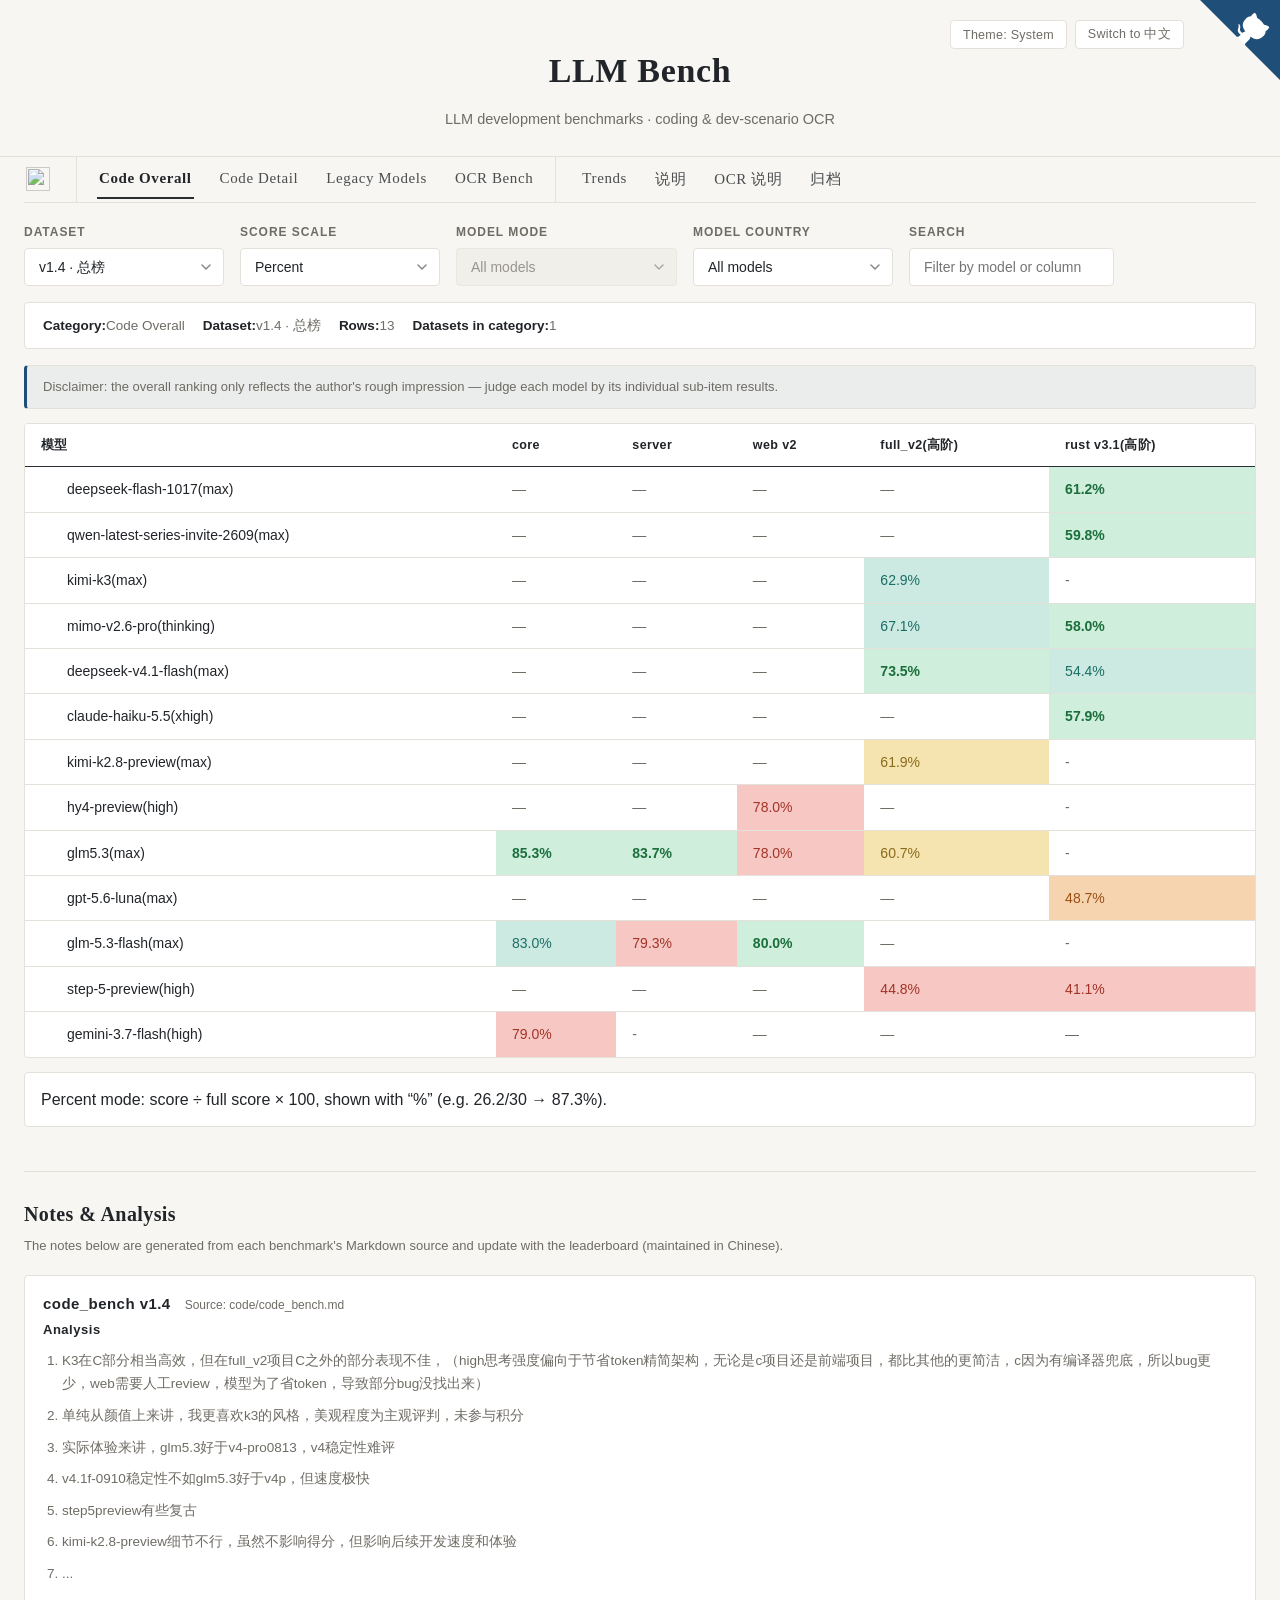
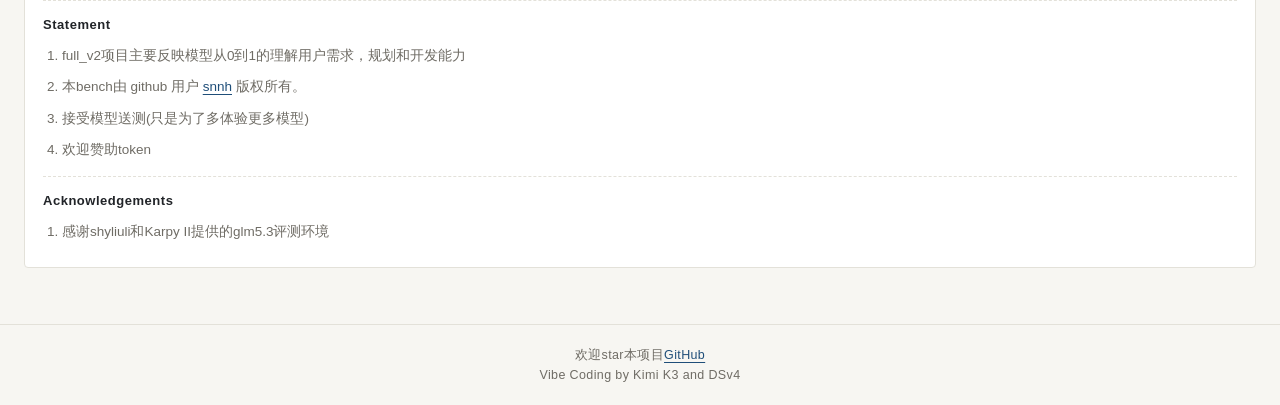
==== docs/index.html @ 3d4bdcfa "code_bench: rust v3.1 token column switches to output tokens - rust v3.1 榜单 token 列由「token(不算缓存)」改为「" ====
<!DOCTYPE html>
<html lang="zh-CN">
  <head>
    <meta charset="utf-8" />
    <meta name="viewport" content="width=device-width, initial-scale=1" />
    <title>LLM Bench｜榜单查询</title>
    <meta
      name="description"
      content="LLM Bench 追踪主流大模型在编程复刻（code_bench）与开发场景 OCR（OCR Bench）上的评测成绩，提供交互榜单、成本与 token 对比。"
    />
    <meta name="robots" content="index, follow, max-image-preview:large, max-snippet:-1, max-video-preview:-1" />
    <link rel="canonical" href="https://snnh.github.io/code_bench/" />

    <meta property="og:type" content="website" />
    <meta property="og:site_name" content="LLM Bench" />
    <meta property="og:locale" content="zh_CN" />
    <meta property="og:locale:alternate" content="en_US" />
    <meta property="og:url" content="https://snnh.github.io/code_bench/" />
    <meta property="og:title" content="LLM Bench｜榜单查询" />
    <meta
      property="og:description"
      content="LLM Bench 大模型开发能力评测：编程复刻与开发场景 OCR 榜单、成本与 token 对比。"
    />

    <meta name="twitter:card" content="summary" />
    <meta name="twitter:title" content="LLM Bench｜榜单查询" />
    <meta
      name="twitter:description"
      content="LLM Bench 大模型开发能力评测：编程复刻与开发场景 OCR 榜单、成本与 token 对比。"
    />

    <link rel="icon" type="image/png" sizes="64x64" href="assets/favicon.png" />
    <link rel="stylesheet" href="assets/styles.css?v=20260910-upstream-sync" />
    <script type="application/ld+json">
      {
        "@context": "https://schema.org",
        "@graph": [
          {
            "@type": "WebSite",
            "@id": "https://snnh.github.io/code_bench/#website",
            "url": "https://snnh.github.io/code_bench/",
            "name": "LLM Bench",
            "alternateName": "code_bench",
            "description": "大模型开发能力评测榜单：编程复刻（code_bench）与开发场景 OCR（OCR Bench）。",
            "inLanguage": ["zh-CN", "en-US"]
          },
          {
            "@type": "Dataset",
            "@id": "https://snnh.github.io/code_bench/#dataset",
            "url": "https://snnh.github.io/code_bench/",
            "name": "LLM Bench 评测数据",
            "alternateName": "LLM Bench Benchmark Data",
            "description": "主流大语言模型在编程复刻与开发场景 OCR 上的评测成绩、成本与 token 数据。",
            "isAccessibleForFree": true,
            "creator": {
              "@type": "Person",
              "name": "snnh",
              "url": "https://github.com/snnh"
            },
            "distribution": {
              "@type": "DataDownload",
              "encodingFormat": "application/json",
              "contentUrl": "https://raw.githubusercontent.com/snnh/code_bench/main/docs/data/datasets.json"
            }
          }
        ]
      }
    </script>
  </head>
  <body>
    <header class="page-header">
      <div class="header-actions">
        <button id="themeToggle" type="button" class="header-action-button" aria-label=""></button>
        <button id="languageToggle" type="button" class="header-action-button" aria-label=""></button>
      </div>
      <a
        class="github-corner"
        href="https://github.com/snnh/code_bench/"
        target="_blank"
        rel="noopener noreferrer"
        aria-label="View source on GitHub"
      >
        <svg viewBox="0 0 250 250" aria-hidden="true">
          <path class="github-corner-bg" d="M0,0 L115,115 L130,115 L142,142 L250,250 L250,0 Z" />
          <path
            class="octo-arm"
            d="M128.3,109 C113.8,99.7 119,89.6 119,89.6 C122,82.7 120.5,78.6 120.5,78.6 C119.2,72 123.4,76.3 123.4,76.3 C127.3,80.9 125.5,87.3 125.5,87.3 C122.9,97.6 130.6,101.9 134.4,103.2"
          />
          <path
            class="octo-body"
            d="M115,115 C114.9,115.1 118.7,116.5 119.8,115.4 L133.7,101.6 C136.9,99.2 139.9,98.4 142.2,98.6 C133.8,88 127.5,74.4 143.8,58 C148.5,53.4 154,51.2 159.7,51 C160.3,49.4 163.2,43.6 171.4,40.1 C171.4,40.1 176.1,42.5 178.8,56.2 C183.1,58.6 187.2,61.8 190.9,65.4 C194.5,69 197.7,73.2 200.1,77.6 C213.8,80.2 216.3,84.9 216.3,84.9 C212.7,93.1 206.9,96 205.4,96.6 C205.1,102.4 203,107.8 198.3,112.5 C181.9,128.9 168.3,122.5 157.7,114.1 C157.9,116.9 156.7,120.9 152.7,124.9 L141,136.5 C139.8,137.7 141.6,141.9 141.8,141.8 Z"
          />
        </svg>
      </a>
      <h1 id="pageTitle">LLM Bench</h1>
      <p class="subtitle" id="pageSubtitle">大模型开发能力评测 · 编程复刻与开发场景 OCR</p>
    </header>
    <script src="https://cdn.jsdelivr.net/npm/chart.js@4.4.1/dist/chart.umd.min.js"></script>
    <main>
      <nav class="view-tabs" id="viewTabs" aria-label="">
        <button id="viewTabBoard" type="button" class="view-tab view-tab--icon" aria-label="榜单" title="榜单">
          <img class="view-tab-icon" src="assets/favicon.png" alt="" />
        </button>
        <div class="view-tabs-categories" id="viewTabsCategories" role="group" aria-label=""></div>
        <button id="viewTabTrends" type="button" class="view-tab"></button>
        <a class="view-tab" href="bench.html">说明</a>
        <a class="view-tab" href="ocr_bench.html">OCR 说明</a>
        <a class="view-tab" href="archive.html">归档</a>
      </nav>

      <div id="boardView">
        <section class="controls">
          <div class="control">
            <label for="datasetSelect" id="datasetLabel">数据集</label>
            <select id="datasetSelect" aria-label="" disabled></select>
          </div>
          <div class="control" id="scoreScaleControl" hidden>
            <label for="scoreScaleSelect" id="scoreScaleLabel">分数显示</label>
            <select id="scoreScaleSelect" aria-label="" disabled></select>
          </div>
          <div class="control">
            <label for="inferenceFilter" id="inferenceLabel">模型模式</label>
            <select id="inferenceFilter" aria-label="" disabled></select>
          </div>
          <div class="control">
            <label for="countryFilter" id="countryLabel">模型国家</label>
            <select id="countryFilter" aria-label="" disabled></select>
          </div>
          <div class="control search-control">
            <label for="searchInput" id="searchLabel">搜索</label>
            <input id="searchInput" type="search" placeholder="" aria-label="" disabled />
          </div>
        </section>

        <section class="dataset-meta" id="datasetMeta"></section>

        <section class="table-disclaimer" id="tableDisclaimer" hidden></section>

        <section class="table-wrapper">
          <div id="tableStickyScope" class="table-sticky-scope">
            <div id="tableContainer" class="table-container">
              <div class="placeholder" role="status">请选择数据集开始浏览。</div>
            </div>
          </div>
          <section class="table-note" id="tableNote" hidden></section>
        </section>

        <section class="chart-section" id="chartSection" style="display: none;">
          <div class="chart-controls">
            <div class="control">
              <label for="yAxisSelect" id="yAxisLabel">纵轴指标</label>
              <select id="yAxisSelect" aria-label="">
                <option value="cost">测试成本</option>
                <option value="time">平均耗时</option>
                <option value="token">Token 效率</option>
              </select>
            </div>
          </div>
          <div class="chart-container">
            <canvas id="benchmarkChart"></canvas>
          </div>
          <p class="chart-caption" id="chartCaption"></p>
        </section>
      </div>

      <section class="trends-section" id="trendsSection" hidden>
        <div class="trends-toolbar">
          <div class="control">
            <label for="trendsCategorySelect" id="trendsCategoryLabel"></label>
            <select id="trendsCategorySelect" aria-label=""></select>
          </div>
          <div class="control">
            <label for="trendsModeSelect" id="trendsModeLabel"></label>
            <select id="trendsModeSelect" aria-label=""></select>
          </div>
        </div>
        <div class="chip-picker" id="modelPicker" role="group" aria-label=""></div>
        <div class="trends-chart-container">
          <canvas id="trendsChart"></canvas>
        </div>
        <p class="chart-caption" id="trendsCaption"></p>
        <p class="trends-note" id="trendsNote"></p>
      </section>

      <section class="site-notes" id="siteNotes" hidden></section>
    </main>
    <footer class="page-footer">
      <middle>欢迎star本项目<a href="https://github.com/snnh/code_bench">GitHub</a><br>Vibe Coding by Kimi K3 and DSv4</middle>
    </footer>

    <script src="assets/app.js?v=20261017-output-token" type="module"></script>
  </body>
</html>
---- docs/assets/styles.css ----
/* ---------------------------------------------------------------------------
 * LLM Benchmark Dashboard — Academic theme
 * 纸感底色、衬线标题、细线边框、booktabs 式表格。
 * 注意：本文件中的类名与 CSS 变量是 app.js 的接口，改名需同步修改 JS。
 * ------------------------------------------------------------------------- */

:root {
  color-scheme: light;
  --font-family-base: "Inter", "PingFang SC", "Hiragino Sans GB", "Source Han Sans SC", "Microsoft YaHei", "Helvetica Neue", Arial, sans-serif;
  --font-family-serif: "Noto Serif SC", "Source Han Serif SC", "Songti SC", STSong, SimSun, Georgia, "Times New Roman", serif;
  --font-family-mono: "SF Mono", "JetBrains Mono", Menlo, Consolas, "Liberation Mono", monospace;

  --color-bg: #f7f6f2;
  --color-panel: #ffffff;
  --color-border: #e3e1d9;
  --color-rule: #2a2d33;
  --color-accent: #1f4e79;
  --color-accent-hover: #163a5c;
  --color-accent-soft: rgba(31, 78, 121, 0.055);
  --color-text: #212428;
  --color-muted: #6f6c65;
  --color-disabled-bg: #efede7;
  --color-table-head: #ffffff;
  --color-row-even: #ffffff;
  --color-row-hover: rgba(31, 78, 121, 0.1);
  --color-row-hover-solid: #e8edf4;
  --color-badge-bg: transparent;
  --color-button-focus: rgba(31, 78, 121, 0.16);
  --color-control-focus: rgba(31, 78, 121, 0.14);
  --color-chart-think-bg: rgba(158, 59, 50, 0.62);
  --color-chart-think-border: rgba(158, 59, 50, 1);
  --color-chart-default-bg: rgba(31, 78, 121, 0.58);
  --color-chart-default-border: rgba(31, 78, 121, 1);
  --color-chart-quadrant-sweet: rgba(58, 107, 79, 0.055);
  --color-chart-quadrant-second: rgba(34, 197, 94, 0.14);
  --color-chart-median-line: rgba(111, 108, 101, 0.75);
  --color-chart-quadrant-label: rgba(111, 108, 101, 0.9);

  --mobile-card-code-bg: var(--color-panel);
  --mobile-card-logic-bg: var(--color-panel);
  --mobile-card-vision-bg: var(--color-panel);
  --color-card-metric-bg: #f7f5f0;
  --color-card-metric-primary-bg: #f2efe7;
  --color-card-metric-primary-border: #d8d4c6;
  --color-card-row-bg: #f8f7f3;
  --color-card-row-hero-bg: #f2efe7;
  --color-card-row-hero-border: #d5d0c2;
  --color-card-row-secondary-bg: #f8f7f3;
  --color-card-row-secondary-border: #e0ddd2;
  --color-card-row-secondary-label: #8a877d;
  --color-card-row-secondary-value: #3d4148;
  --color-card-row-placeholder-border: #d8d5ca;
  --color-card-row-placeholder-bg: rgba(111, 108, 101, 0.06);

  --color-family-dot: #d97c2b;

  --shadow-soft: 0 1px 2px rgba(28, 25, 18, 0.04);
  --radius: 4px;
}

:root[data-theme="dark"] {
  color-scheme: dark;
  --color-bg: #171613;
  --color-panel: #201f1b;
  --color-border: #3a382f;
  --color-rule: #d8d5ca;
  --color-accent: #93b8dc;
  --color-accent-hover: #b4cee8;
  --color-accent-soft: rgba(147, 184, 220, 0.08);
  --color-text: #e7e5de;
  --color-muted: #a09c90;
  --color-disabled-bg: #2a2924;
  --color-table-head: #201f1b;
  --color-row-even: #201f1b;
  --color-row-hover: rgba(147, 184, 220, 0.14);
  --color-row-hover-solid: #333a42;
  --color-badge-bg: transparent;
  --color-button-focus: rgba(147, 184, 220, 0.22);
  --color-control-focus: rgba(147, 184, 220, 0.18);
  --color-chart-think-bg: rgba(216, 120, 105, 0.72);
  --color-chart-think-border: rgba(216, 120, 105, 1);
  --color-chart-default-bg: rgba(147, 184, 220, 0.66);
  --color-chart-default-border: rgba(147, 184, 220, 1);
  --color-chart-quadrant-sweet: rgba(143, 191, 159, 0.07);
  --color-chart-quadrant-second: rgba(74, 222, 128, 0.12);
  --color-chart-median-line: rgba(160, 156, 144, 0.8);
  --color-chart-quadrant-label: rgba(160, 156, 144, 0.95);

  --mobile-card-code-bg: var(--color-panel);
  --mobile-card-logic-bg: var(--color-panel);
  --mobile-card-vision-bg: var(--color-panel);
  --color-card-metric-bg: #26251f;
  --color-card-metric-primary-bg: #2b2921;
  --color-card-metric-primary-border: #4a473c;
  --color-card-row-bg: #26251f;
  --color-card-row-hero-bg: #2b2921;
  --color-card-row-hero-border: #4a473c;
  --color-card-row-secondary-bg: #26251f;
  --color-card-row-secondary-border: #403e35;
  --color-card-row-secondary-label: #8f8b7f;
  --color-card-row-secondary-value: #d3d0c5;
  --color-card-row-placeholder-border: #403e35;
  --color-card-row-placeholder-bg: rgba(160, 156, 144, 0.08);

  --color-family-dot: #e89a52;

  --shadow-soft: 0 1px 2px rgba(0, 0, 0, 0.3);
}

:root[data-theme="light"] {
  color-scheme: light;
}

@media (prefers-color-scheme: dark) {
  :root:not([data-theme]) {
    color-scheme: dark;
    --color-bg: #171613;
    --color-panel: #201f1b;
    --color-border: #3a382f;
    --color-rule: #d8d5ca;
    --color-accent: #93b8dc;
    --color-accent-hover: #b4cee8;
    --color-accent-soft: rgba(147, 184, 220, 0.08);
    --color-text: #e7e5de;
    --color-muted: #a09c90;
    --color-disabled-bg: #2a2924;
    --color-table-head: #201f1b;
    --color-row-even: #201f1b;
    --color-row-hover: rgba(147, 184, 220, 0.14);
    --color-row-hover-solid: #333a42;
    --color-badge-bg: transparent;
    --color-button-focus: rgba(147, 184, 220, 0.22);
    --color-control-focus: rgba(147, 184, 220, 0.18);
    --color-chart-think-bg: rgba(216, 120, 105, 0.72);
    --color-chart-think-border: rgba(216, 120, 105, 1);
    --color-chart-default-bg: rgba(147, 184, 220, 0.66);
    --color-chart-default-border: rgba(147, 184, 220, 1);
    --color-chart-quadrant-sweet: rgba(143, 191, 159, 0.07);
    --color-chart-quadrant-second: rgba(74, 222, 128, 0.12);
    --color-chart-median-line: rgba(160, 156, 144, 0.8);
    --color-chart-quadrant-label: rgba(160, 156, 144, 0.95);
    --mobile-card-code-bg: var(--color-panel);
    --mobile-card-logic-bg: var(--color-panel);
    --mobile-card-vision-bg: var(--color-panel);
    --color-card-metric-bg: #26251f;
    --color-card-metric-primary-bg: #2b2921;
    --color-card-metric-primary-border: #4a473c;
    --color-card-row-bg: #26251f;
    --color-card-row-hero-bg: #2b2921;
    --color-card-row-hero-border: #4a473c;
    --color-card-row-secondary-bg: #26251f;
    --color-card-row-secondary-border: #403e35;
    --color-card-row-secondary-label: #8f8b7f;
    --color-card-row-secondary-value: #d3d0c5;
    --color-card-row-placeholder-border: #403e35;
    --color-card-row-placeholder-bg: rgba(160, 156, 144, 0.08);
    --color-family-dot: #e89a52;
    --shadow-soft: 0 1px 2px rgba(0, 0, 0, 0.3);
  }
}

*,
*::before,
*::after {
  box-sizing: border-box;
}

html,
body {
  margin: 0;
  padding: 0;
  font-family: var(--font-family-base);
  background-color: var(--color-bg);
  color: var(--color-text);
  min-height: 100%;
}

body {
  line-height: 1.6;
  -webkit-font-smoothing: antialiased;
  text-rendering: optimizeLegibility;
}

::selection {
  background: rgba(31, 78, 121, 0.16);
}

:root[data-theme="dark"] ::selection {
  background: rgba(147, 184, 220, 0.3);
}

a {
  color: var(--color-accent);
  text-underline-offset: 3px;
}

a:hover {
  color: var(--color-accent-hover);
}

/* ---------------- 页眉（刊头） ---------------- */

.page-header {
  padding: 44px 24px 24px;
  text-align: center;
  position: relative;
  border-bottom: 1px solid var(--color-border);
}

.page-header h1 {
  margin: 0;
  font-family: var(--font-family-serif);
  font-size: clamp(26px, 3vw, 34px);
  font-weight: 600;
  letter-spacing: 0.02em;
}

.subtitle {
  margin: 10px auto 0;
  max-width: 640px;
  color: var(--color-muted);
  font-size: 14.5px;
}

.header-actions {
  position: absolute;
  top: 20px;
  right: 96px;
  display: flex;
  gap: 8px;
}

.header-action-button {
  display: inline-flex;
  align-items: center;
  justify-content: center;
  padding: 5px 12px;
  border: 1px solid var(--color-border);
  border-radius: var(--radius);
  background-color: var(--color-panel);
  color: var(--color-muted);
  font-size: 12.5px;
  font-weight: 500;
  letter-spacing: 0.02em;
  cursor: pointer;
  transition: border-color 0.15s ease, color 0.15s ease, background-color 0.15s ease;
}

.header-action-button:hover {
  border-color: var(--color-accent);
  color: var(--color-accent);
}

.header-action-button:focus {
  outline: none;
  border-color: var(--color-accent);
  box-shadow: 0 0 0 3px var(--color-button-focus);
}

.github-corner {
  position: absolute;
  z-index: 2;
  top: 0;
  right: 0;
  width: 80px;
  height: 80px;
  color: var(--color-panel);
  line-height: 0;
}

.github-corner svg {
  width: 100%;
  height: 100%;
}

.github-corner-bg {
  fill: var(--color-accent);
  transition: fill 0.15s ease;
}

.octo-arm,
.octo-body {
  fill: currentColor;
}

.octo-arm {
  transform-origin: 130px 106px;
}

.github-corner:hover .github-corner-bg {
  fill: var(--color-accent-hover);
}

.github-corner:hover {
  color: var(--color-panel);
}

.github-corner:hover .octo-arm {
  animation: octocat-wave 560ms ease-in-out;
}

.github-corner:focus-visible {
  outline: 3px solid var(--color-text);
  outline-offset: -4px;
}

@keyframes octocat-wave {
  0%,
  100% {
    transform: rotate(0);
  }
  20%,
  60% {
    transform: rotate(-25deg);
  }
  40%,
  80% {
    transform: rotate(10deg);
  }
}

main {
  padding: 0 24px 56px;
  max-width: 1350px;
  margin: 0 auto;
}

/* ---------------- 视图切换（榜单 / 趋势） ---------------- */

.view-tabs {
  display: flex;
  gap: 28px;
  border-bottom: 1px solid var(--color-border);
  margin-bottom: 20px;
}

.view-tab {
  appearance: none;
  background: none;
  border: none;
  border-bottom: 2px solid transparent;
  margin-bottom: -1px;
  padding: 10px 2px;
  font-family: var(--font-family-serif);
  font-size: 15px;
  letter-spacing: 0.04em;
  color: var(--color-text);
  opacity: 0.8;
  cursor: pointer;
  transition: color 0.15s ease, border-color 0.15s ease, opacity 0.15s ease;
}

.view-tab:hover {
  color: var(--color-text);
  opacity: 1;
}

.view-tab:focus-visible {
  outline: 2px solid var(--color-accent);
  outline-offset: 2px;
}

.view-tab.active {
  color: var(--color-text);
  opacity: 1;
  border-bottom-color: var(--color-rule);
  font-weight: 600;
}

.view-tab--icon {
  padding: 7px 2px;
}

.view-tab-icon {
  display: block;
  width: 24px;
  height: 24px;
  object-fit: contain;
}

a.view-tab {
  text-decoration: none;
}

/* ---------------- 控件 ---------------- */

.controls {
  display: flex;
  flex-wrap: wrap;
  gap: 16px;
  margin-bottom: 16px;
}

.control {
  display: flex;
  flex-direction: column;
  gap: 6px;
  min-width: 200px;
}

.control label {
  font-size: 12px;
  font-weight: 600;
  letter-spacing: 0.08em;
  text-transform: uppercase;
  color: var(--color-muted);
}

.control select,
.control input[type="search"] {
  height: 38px;
  padding: 0 14px;
  border: 1px solid var(--color-border);
  border-radius: var(--radius);
  background-color: var(--color-panel);
  color: var(--color-text);
  font-size: 14px;
  font-family: inherit;
  transition: border-color 0.15s ease, box-shadow 0.15s ease;
}

.control select {
  appearance: none;
  padding-right: 34px;
  background-image: url("data:image/svg+xml;charset=utf-8,%3Csvg xmlns='http://www.w3.org/2000/svg' width='10' height='6' viewBox='0 0 10 6'%3E%3Cpath d='M1 1l4 4 4-4' fill='none' stroke='%23888' stroke-width='1.5' stroke-linecap='round' stroke-linejoin='round'/%3E%3C/svg%3E");
  background-repeat: no-repeat;
  background-position: right 12px center;
  cursor: pointer;
}

.control select:hover,
.control input[type="search"]:hover {
  border-color: var(--color-muted);
}

.control select:focus,
.control input[type="search"]:focus {
  outline: none;
  border-color: var(--color-accent);
  box-shadow: 0 0 0 3px var(--color-control-focus);
}

.control select:disabled,
.control input[type="search"]:disabled {
  background-color: var(--color-disabled-bg);
  color: var(--color-muted);
  cursor: not-allowed;
}

/* ---------------- 视图标签栏中的类别（与榜单/趋势同级） ---------------- */

.view-tabs {
  gap: 0 24px;
}

.view-tabs-categories {
  display: flex;
  align-items: center;
  gap: 24px;
  padding: 0 20px;
  border-left: 1px solid var(--color-border);
  border-right: 1px solid var(--color-border);
}

.category-item {
  appearance: none;
  background: none;
  border: none;
  border-bottom: 2px solid transparent;
  margin-bottom: -1px;
  padding: 10px 2px;
  font-family: var(--font-family-serif);
  font-size: 15px;
  letter-spacing: 0.04em;
  color: var(--color-text);
  opacity: 0.8;
  cursor: pointer;
  transition: color 0.15s ease, border-color 0.15s ease, opacity 0.15s ease;
}

.category-item:hover {
  color: var(--color-text);
  opacity: 1;
}

.category-item:focus-visible {
  outline: 2px solid var(--color-accent);
  outline-offset: 2px;
}

.category-item.active {
  color: var(--color-text);
  opacity: 1;
  border-bottom-color: var(--color-rule);
  font-weight: 600;
}

/* ---------------- 数据集信息条 ---------------- */

.dataset-meta {
  margin-bottom: 16px;
  padding: 12px 18px;
  background: var(--color-panel);
  border: 1px solid var(--color-border);
  border-radius: var(--radius);
  font-size: 13.5px;
  display: none;
}

.dataset-meta.active {
  display: flex;
  flex-wrap: wrap;
  align-items: center;
}

.dataset-meta strong {
  font-weight: 600;
  color: var(--color-text);
}

.dataset-meta span {
  margin-right: 18px;
  color: var(--color-muted);
}

/* ---------------- 表格（booktabs 风格） ---------------- */

/* 总榜矩阵（模型 × 子项，按得分着色） */
.matrix-table {
  width: 100%;
  border-collapse: collapse;
  font-variant-numeric: tabular-nums;
}

.matrix-table th,
.matrix-table td {
  padding: 9px 14px;
  border-bottom: 1px solid var(--color-border);
  text-align: center;
  white-space: nowrap;
  font-size: 14px;
}

.matrix-table thead th {
  position: sticky;
  top: 0;
  z-index: 2;
  background: var(--color-table-head);
  font-weight: 600;
  letter-spacing: 0.03em;
  border-bottom: 1.5px solid var(--color-rule);
  cursor: pointer;
  user-select: none;
}
.matrix-table thead th:hover {
  background: var(--color-accent-soft);
}
.matrix-table thead th.sorted {
  font-weight: 700;
}

.matrix-table td.matrix-model-cell {
  text-align: left;
  min-width: 150px;
  white-space: normal;
  overflow-wrap: anywhere;
}

.matrix-table .matrix-model-inner {
  display: flex;
  align-items: center;
  gap: 8px;
}

.matrix-table .matrix-model-inner .model-cell-name {
  overflow-wrap: anywhere;
}

.matrix-table td.matrix-cell--empty {
  color: var(--color-muted);
}

/* 得分着色：越高越绿 -> 越低越红 */
.matrix-table td.m-band-high {
  background: #cfeedc;
  color: #1c6f3d;
  font-weight: 600;
}
.matrix-table td.m-band-mid {
  background: #cce9e2;
  color: #1a6e65;
}
.matrix-table td.m-band-lowmid {
  background: #f6e4b0;
  color: #8a6a1a;
}
.matrix-table td.m-band-low {
  background: #f7d4b0;
  color: #9a4f15;
}
.matrix-table td.m-band-critical {
  background: #f7c7c3;
  color: #a23428;
}

/* 语义标记：测试中=蓝，未测试=黑（优先级高于数值着色） */
.matrix-table td.m-band-testing,
.matrix-mobile-chip.m-band-testing {
  background: #dbe8ff;
  color: #1a56c4;
}
.matrix-table td.m-band-untested,
.matrix-mobile-chip.m-band-untested {
  background: #eceef0;
  color: #111111;
}

/* 移动端总榜卡片：每个模型一张卡，逐子项着色 */
.matrix-mobile-grid {
  display: grid;
  grid-template-columns: repeat(2, minmax(0, 1fr));
  gap: 8px;
  width: 100%;
}
.matrix-mobile-chip {
  display: flex;
  align-items: center;
  justify-content: space-between;
  gap: 8px;
  padding: 8px 10px;
  border-radius: 10px;
  font-size: 13px;
  color: var(--color-text);
}
.matrix-mobile-chip .matrix-mobile-label {
  color: var(--color-muted);
  white-space: nowrap;
  overflow: hidden;
  text-overflow: ellipsis;
}
.matrix-mobile-chip .matrix-mobile-value {
  font-weight: 600;
  font-variant-numeric: tabular-nums;
  white-space: nowrap;
}
.matrix-mobile-chip.m-band-high { background: #cfeedc; color: #1c6f3d; }
.matrix-mobile-chip.m-band-mid { background: #cce9e2; color: #1a6e65; }
.matrix-mobile-chip.m-band-lowmid { background: #f6e4b0; color: #8a6a1a; }
.matrix-mobile-chip.m-band-low { background: #f7d4b0; color: #9a4f15; }
.matrix-mobile-chip.m-band-critical { background: #f7c7c3; color: #a23428; }
.matrix-mobile-chip.matrix-cell--empty {
  background: transparent;
  color: var(--color-muted);
}


.table-wrapper {
  position: relative;
}

.table-sticky-scope {
  display: grid;
}

.table-sticky-scope > .table-container {
  grid-area: 1 / 1;
}

.table-container {
  background: var(--color-panel);
  border-radius: var(--radius);
  border: 1px solid var(--color-border);
  overflow-x: auto;
  overflow-y: hidden;
  -webkit-overflow-scrolling: touch;
}

.table-container::-webkit-scrollbar {
  height: 8px;
}

.table-container::-webkit-scrollbar-thumb {
  background: var(--color-border);
  border-radius: 4px;
}

.table-container::-webkit-scrollbar-thumb:hover {
  background: var(--color-muted);
}

.table-container table {
  width: 100%;
  border-collapse: collapse;
  font-variant-numeric: tabular-nums;
}

.table-container thead {
  background: var(--color-table-head);
  position: sticky;
  top: 0;
  z-index: 3;
}

.table-container th,
.table-container td {
  padding: 11px 16px;
  border-bottom: 1px solid var(--color-border);
  text-align: left;
  vertical-align: middle;
}

.table-container th {
  font-size: 12.5px;
  font-weight: 600;
  letter-spacing: 0.05em;
  color: var(--color-text);
  border-bottom: 1.5px solid var(--color-rule);
  cursor: pointer;
  user-select: none;
  position: relative;
  white-space: nowrap;
}

.table-container th:hover {
  background-color: var(--color-accent-soft);
}

/* 当前排序列加粗（默认“中位分数”降序） */
.table-container th.sorted {
  font-weight: 700;
}

.table-container td {
  font-size: 14px;
}

.table-container tbody tr:last-child td {
  border-bottom: none;
}

.table-container th .sort-indicator {
  margin-left: 6px;
  font-size: 11px;
  color: var(--color-accent);
}

.table-container tbody tr:nth-child(even) {
  background-color: var(--color-row-even);
}

.table-container tbody tr:hover {
  background-color: var(--color-row-hover);
}

.table-container td.think-model {
  font-weight: 600;
  color: var(--color-accent);
}

/* 家族高亮：hover 某模型时，同家族模型名前点亮橙色圆点。
   圆点绝对定位在单元格左内边距内，不参与布局，避免列宽跳动 */
.table-container .model-cell {
  position: relative;
}

/* 模型 logo（表格 + 移动端卡片共用）：与模型名横向排列。
   固定尺寸槽位保证命中/未命中 logo 的行文字对齐一致，避免加载或缺失时抖动 */
.model-logo-slot {
  display: inline-flex;
  align-items: center;
  justify-content: center;
  flex: 0 0 18px;
  width: 18px;
  height: 18px;
}

.model-logo {
  display: block;
  width: 100%;
  height: 100%;
  border-radius: 4px;
  object-fit: contain;
}

/* 外部 SVG 不会继承页面 currentColor：暗色主题下把单色厂商标记反色，保证可读性 */
:root[data-theme="dark"] .model-logo:is(
  [src$="/anthropic.svg"],
  [src$="/openai.svg"],
  [src$="/glm.svg"],
  [src$="/kimi.svg"],
  [src$="/xai.svg"]
) {
  filter: invert(1);
}

@media (prefers-color-scheme: dark) {
  :root:not([data-theme]) .model-logo:is(
    [src$="/anthropic.svg"],
    [src$="/openai.svg"],
    [src$="/glm.svg"],
    [src$="/kimi.svg"],
    [src$="/xai.svg"]
  ) {
    filter: invert(1);
  }
}

.table-container .model-cell-inner {
  display: inline-flex;
  align-items: center;
  gap: 8px;
}

.table-container .model-cell-name {
  overflow-wrap: break-word;
}

.table-container tbody tr.family-lit .model-cell::before {
  content: "";
  position: absolute;
  left: 4px;
  top: 50%;
  width: 8px;
  height: 8px;
  margin-top: -4px;
  border-radius: 50%;
  background: var(--color-family-dot);
}

/* 成本列：平时与其他格同色；hover 激活对比时，窗口外的数字变灰 */
.table-container tbody.cost-compare-active td.cost-cell {
  color: var(--color-muted);
}

.table-container tbody.cost-compare-active td.cost-cell.cost-baseline {
  color: var(--color-text);
  font-weight: 700;
}

.table-container tbody.cost-compare-active td.cost-cell.cost-above {
  color: var(--color-chart-think-border);
  font-weight: 600;
}

.table-container tbody.cost-compare-active td.cost-cell.cost-below {
  color: var(--color-chart-default-border);
  font-weight: 600;
}

.think-badge {
  display: inline-block;
  margin-left: 8px;
  padding: 1px 7px;
  border: 1px solid var(--color-accent);
  border-radius: 999px;
  background-color: var(--color-badge-bg);
  color: var(--color-accent);
  font-size: 11px;
  font-weight: 500;
  letter-spacing: 0.04em;
  line-height: 1.5;
  vertical-align: 1px;
}

/* ---------------- 移动端卡片 ---------------- */

.table-container.mobile-cards {
  padding: 0;
  border: 0;
  border-radius: 0;
  background: transparent;
  overflow: visible;
}

.mobile-card-list {
  display: grid;
  gap: 10px;
}

.mobile-card {
  border: 1px solid var(--color-border);
  border-radius: 8px;
  background: var(--color-panel);
  padding: 12px 14px 13px;
  box-shadow: var(--shadow-soft);
}

.mobile-card--code {
  background: var(--mobile-card-code-bg);
}

.mobile-card--logic {
  background: var(--mobile-card-logic-bg);
}

.mobile-card--vision {
  background: var(--mobile-card-vision-bg);
}

.mobile-card-header {
  display: flex;
  align-items: flex-start;
  justify-content: space-between;
  gap: 10px;
  margin-bottom: 9px;
}

.mobile-card-title-group {
  display: flex;
  align-items: center;
  gap: 8px;
  min-width: 0;
}

.mobile-card-title-group .model-logo-slot {
  width: 18px;
  height: 18px;
  flex-basis: 18px;
}

.mobile-card-title {
  margin: 0;
  font-family: var(--font-family-serif);
  font-size: 15.5px;
  line-height: 1.3;
  font-weight: 600;
  overflow-wrap: anywhere;
}

.mobile-card-header .think-badge {
  margin-left: 0;
  flex-shrink: 0;
}

.mobile-card-metrics {
  display: grid;
  grid-template-columns: repeat(2, minmax(0, 1fr));
  column-gap: 0;
  row-gap: 8px;
}

.mobile-card-metric {
  min-width: 0;
  border: 0;
  border-left: 1px solid var(--color-border);
  border-radius: 0;
  background: transparent;
  padding: 3px 10px;
}

.mobile-card-metric:nth-child(2n) {
  border-left: 0;
  padding-left: 0;
}

.mobile-card-metric--primary {
  grid-column: 1 / -1;
  border: 0;
  border-bottom: 1px solid var(--color-border);
  background: transparent;
  padding: 0 0 9px;
}

.mobile-card-metric-label {
  display: block;
  font-size: 11px;
  letter-spacing: 0.05em;
  color: var(--color-muted);
}

.mobile-card-metric-value {
  display: block;
  margin-top: 2px;
  font-size: 16px;
  line-height: 1.25;
  font-weight: 600;
  color: var(--color-text);
  font-variant-numeric: tabular-nums;
}

.mobile-card-metric--muted {
  opacity: 0.7;
}

.mobile-card-row {
  display: grid;
  grid-template-columns: repeat(var(--mobile-card-row-columns, 3), minmax(0, 1fr));
  gap: 0;
  margin-top: 0;
  border-top: 1px solid var(--color-border);
}

.mobile-card-row-metric {
  min-width: 0;
  border: 0;
  border-left: 1px solid var(--color-border);
  border-radius: 0;
  background: transparent;
  padding: 8px 10px;
}

.mobile-card-row-metric:first-child {
  border-left: 0;
  padding-left: 0;
}

.mobile-card-row-metric:last-child {
  padding-right: 0;
}

.mobile-card-row-metric-label {
  display: block;
  font-size: 11px;
  line-height: 1.25;
  letter-spacing: 0.04em;
  color: var(--color-muted);
}

.mobile-card-row-metric-value {
  display: block;
  margin-top: 2px;
  font-size: 14px;
  line-height: 1.25;
  color: var(--color-text);
  font-weight: 600;
  font-variant-numeric: tabular-nums;
}

.mobile-card-row--hero .mobile-card-row-metric {
  background: transparent;
  padding-top: 8px;
  padding-bottom: 10px;
}

.mobile-card-row--hero .mobile-card-row-metric-value {
  font-size: 19px;
  line-height: 1.15;
}

.mobile-card-row--secondary .mobile-card-row-metric {
  background: transparent;
}

.mobile-card-row--secondary .mobile-card-row-metric-label,
.mobile-card-row--tertiary .mobile-card-row-metric-label {
  color: var(--color-card-row-secondary-label);
}

.mobile-card-row--secondary .mobile-card-row-metric-value,
.mobile-card-row--tertiary .mobile-card-row-metric-value {
  font-size: 13px;
  color: var(--color-card-row-secondary-value);
}

.mobile-card-row-metric--muted {
  opacity: 0.68;
}

.mobile-card-row-placeholder {
  display: none;
}

/* ---------------- 数据集免责声明（表格上方，如总榜排序说明） ---------------- */

.table-disclaimer {
  margin: 0 0 14px;
  padding: 10px 16px;
  border: 1px solid var(--color-border);
  border-left: 3px solid var(--color-accent);
  border-radius: var(--radius);
  background: var(--color-accent-soft);
  font-size: 13px;
  line-height: 1.7;
  color: var(--color-muted);
}

/* ---------------- 表格底部说明（档位说明） ---------------- */

.table-note {
  margin-top: 14px;
  padding: 14px 16px;
  border: 1px solid var(--color-border);
  border-radius: var(--radius);
  background: var(--color-panel);
}

.table-note h3 {
  margin: 0 0 8px;
  font-size: 13px;
  font-weight: 700;
  letter-spacing: 0.04em;
  color: var(--color-text);
}

.table-note h3:not(:first-child) {
  margin-top: 18px;
}

.table-note li {
  display: flex;
  align-items: flex-start;
  gap: 8px;
  margin: 6px 0;
  font-size: 13px;
  line-height: 1.7;
  color: var(--color-muted);
}

.table-note p {
  margin: 8px 0 0;
  font-size: 13px;
  line-height: 1.8;
  color: var(--color-muted);
}

.mobile-card-note {
  margin: 10px 2px 0;
  font-size: 12px;
  line-height: 1.4;
  color: var(--color-muted);
}

.mobile-card-details {
  margin-top: 12px;
  padding-top: 10px;
  border-top: 1px dashed var(--color-border);
}

.mobile-card-details summary {
  cursor: pointer;
  font-size: 13px;
  color: var(--color-accent);
  font-weight: 500;
}

.mobile-card-detail-list {
  margin-top: 8px;
  display: grid;
  gap: 6px;
}

.mobile-card-detail-row {
  display: grid;
  grid-template-columns: 110px 1fr;
  gap: 8px;
  align-items: start;
}

.mobile-card-detail-label {
  font-size: 12px;
  color: var(--color-muted);
}

.mobile-card-detail-value {
  font-size: 13px;
  color: var(--color-text);
  overflow-wrap: anywhere;
}

.placeholder {
  padding: 56px 24px;
  text-align: center;
  color: var(--color-muted);
  font-size: 14.5px;
}

/* ---------------- 图表 ---------------- */

.chart-section,
.trends-section {
  margin-top: 28px;
  background: var(--color-panel);
  border-radius: var(--radius);
  border: 1px solid var(--color-border);
  padding: 20px 24px 24px;
}

.chart-controls {
  display: flex;
  gap: 16px;
  margin-bottom: 20px;
  padding-bottom: 14px;
  border-bottom: 1px solid var(--color-border);
}

.chart-container {
  position: relative;
  width: 100%;
  height: 500px;
}

.chart-container canvas {
  max-height: 500px;
}

.chart-caption {
  margin: 14px 4px 0;
  font-size: 12.5px;
  line-height: 1.5;
  color: var(--color-muted);
  text-align: center;
}

/* ---------------- 趋势视图 ---------------- */

.trends-section {
  margin-top: 0;
}

.trends-toolbar {
  display: flex;
  flex-wrap: wrap;
  gap: 16px;
  align-items: flex-end;
  margin-bottom: 16px;
  padding-bottom: 14px;
  border-bottom: 1px solid var(--color-border);
}

.trends-toolbar .control {
  min-width: 180px;
}

.chip-picker {
  display: flex;
  flex-wrap: wrap;
  gap: 6px;
  max-height: 128px;
  overflow-y: auto;
  padding: 2px;
  margin-bottom: 16px;
}

.chip {
  appearance: none;
  border: 1px solid var(--color-border);
  border-radius: 999px;
  background: var(--color-panel);
  color: var(--color-muted);
  font-family: inherit;
  font-size: 12.5px;
  padding: 3px 12px;
  cursor: pointer;
  transition: border-color 0.15s ease, color 0.15s ease, background-color 0.15s ease;
}

.chip:hover {
  border-color: var(--color-accent);
  color: var(--color-accent);
}

.chip:focus-visible {
  outline: 2px solid var(--color-accent);
  outline-offset: 1px;
}

.chip.selected {
  background: var(--color-accent);
  border-color: var(--color-accent);
  color: #ffffff;
}

:root[data-theme="dark"] .chip.selected {
  color: #171613;
}

.trends-chart-container {
  position: relative;
  width: 100%;
  height: 460px;
}

.trends-note {
  margin: 14px 4px 0;
  font-size: 12.5px;
  line-height: 1.6;
  color: var(--color-muted);
  border-top: 1px dashed var(--color-border);
  padding-top: 12px;
}

/* ---------------- 站点说明（底部，由 md 数据源生成） ---------------- */

.site-notes {
  margin-top: 44px;
  padding-top: 26px;
  border-top: 1px solid var(--color-border);
}

.site-notes-title {
  margin: 0 0 6px;
  font-family: var(--font-family-serif);
  font-size: 20px;
  font-weight: 600;
  letter-spacing: 0.02em;
}

.site-notes-intro {
  margin: 0 0 18px;
  color: var(--color-muted);
  font-size: 13px;
}

.notes-group {
  margin-bottom: 16px;
  padding: 16px 18px;
  background: var(--color-panel);
  border: 1px solid var(--color-border);
  border-radius: var(--radius);
}

.notes-group:last-child {
  margin-bottom: 0;
}

.notes-group-head {
  display: flex;
  flex-wrap: wrap;
  align-items: baseline;
  gap: 4px 14px;
  margin-bottom: 4px;
}

.notes-group-head h3 {
  margin: 0;
  font-size: 15px;
  font-weight: 700;
  letter-spacing: 0.03em;
}

.notes-group-source {
  margin: 0;
  color: var(--color-muted);
  font-size: 12px;
}

.notes-block + .notes-block {
  margin-top: 14px;
  padding-top: 14px;
  border-top: 1px dashed var(--color-border);
}

.notes-block h4 {
  margin: 0 0 6px;
  font-size: 13px;
  font-weight: 700;
  letter-spacing: 0.04em;
  color: var(--color-text);
}

.notes-content {
  font-size: 13.5px;
  line-height: 1.75;
  color: var(--color-muted);
}

.notes-content p {
  margin: 8px 0 0;
}

.notes-content ol,
.notes-content ul {
  margin: 0;
  padding-left: 1.4em;
}

.notes-content li {
  margin: 6px 0;
}

.notes-content code {
  font-family: var(--font-family-mono);
  font-size: 0.92em;
  background: var(--color-accent-soft);
  padding: 1px 5px;
  border-radius: 3px;
}

/* ---------------- 页脚 ---------------- */

.page-footer {
  padding: 20px 24px;
  text-align: center;
  color: var(--color-muted);
  font-size: 12.5px;
  letter-spacing: 0.03em;
  border-top: 1px solid var(--color-border);
}

/* ---------------- 滚动条 ---------------- */

.chip-picker::-webkit-scrollbar {
  height: 8px;
  width: 8px;
}

.chip-picker::-webkit-scrollbar-thumb {
  background: var(--color-border);
  border-radius: 4px;
}

.chip-picker::-webkit-scrollbar-thumb:hover {
  background: var(--color-muted);
}

/* ---------------------------------------------------------------------------
 * 文档页（说明页 bench.html / ocr_bench.html）
 * 长文阅读排版：居中窄栏、衬线标题、宽表横向滚动、提示框。
 * ------------------------------------------------------------------------- */

.doc-nav {
  display: flex;
  flex-wrap: wrap;
  gap: 28px;
  border-bottom: 1px solid var(--color-border);
  margin-bottom: 24px;
  overflow-x: auto;
  -webkit-overflow-scrolling: touch;
}

.doc-nav a {
  appearance: none;
  background: none;
  border: none;
  border-bottom: 2px solid transparent;
  margin-bottom: -1px;
  padding: 10px 2px;
  font-family: var(--font-family-serif);
  font-size: 15px;
  letter-spacing: 0.04em;
  color: var(--color-text);
  opacity: 0.8;
  text-decoration: none;
  white-space: nowrap;
  transition: color 0.15s ease, border-color 0.15s ease, opacity 0.15s ease;
}

.doc-nav a:hover {
  color: var(--color-text);
  opacity: 1;
}

.doc-nav a.current {
  opacity: 1;
  border-bottom-color: var(--color-rule);
  font-weight: 600;
}

.doc-article {
  max-width: 960px;
  margin: 0 auto;
  padding: 8px 0 40px;
  font-size: 15.5px;
  line-height: 1.75;
  color: var(--color-text);
}

.doc-article .doc-lead {
  font-family: var(--font-family-serif);
  font-size: 24px;
  font-weight: 600;
  letter-spacing: 0.01em;
  margin: 4px 0 20px;
  color: var(--color-text);
}

/* 引言紧跟首个小节标题时收紧间距，避免标题与首节之间空隙过大 */
.doc-article .doc-lead + h2 {
  margin-top: 8px;
}

.doc-article h2 {
  font-family: var(--font-family-serif);
  font-size: 22px;
  font-weight: 600;
  letter-spacing: 0.02em;
  margin: 44px 0 16px;
  padding-bottom: 8px;
  border-bottom: 1px solid var(--color-border);
}

.doc-article h2:first-child {
  margin-top: 12px;
}

.doc-article hr.doc-hr {
  margin: 28px 0 4px;
  border: 0;
  border-top: 1px solid var(--color-rule);
  opacity: 0.6;
}

.doc-article hr.doc-hr + h2 {
  margin-top: 24px;
}

.doc-article h3 {
  font-family: var(--font-family-serif);
  font-size: 17px;
  font-weight: 600;
  letter-spacing: 0.02em;
  margin: 30px 0 12px;
}

.doc-article h4 {
  font-family: var(--font-family-serif);
  font-size: 15px;
  font-weight: 600;
  margin: 24px 0 10px;
  color: var(--color-text);
}

.doc-article p {
  margin: 14px 0;
}

.doc-article code {
  font-family: var(--font-family-mono);
  font-size: 0.9em;
  background: var(--color-accent-soft);
  padding: 1px 5px;
  border-radius: 3px;
}

.doc-article pre {
  margin: 16px 0;
  padding: 14px 16px;
  border: 1px solid var(--color-border);
  border-radius: var(--radius);
  background: var(--color-panel);
  overflow-x: auto;
  line-height: 1.6;
}

.doc-article pre code {
  display: block;
  background: none;
  padding: 0;
  font-size: 13px;
}

/* 宽表横向滚动容器 */
.doc-table-wrap {
  margin: 16px 0;
  border: 1px solid var(--color-border);
  border-radius: var(--radius);
  overflow-x: auto;
  -webkit-overflow-scrolling: touch;
  background: var(--color-panel);
}

.doc-table-wrap::-webkit-scrollbar {
  height: 8px;
}

.doc-table-wrap::-webkit-scrollbar-thumb {
  background: var(--color-border);
  border-radius: 4px;
}

.doc-table-wrap::-webkit-scrollbar-thumb:hover {
  background: var(--color-muted);
}

.doc-table {
  width: 100%;
  border-collapse: collapse;
  font-size: 14px;
  background: var(--color-panel);
}

.doc-table th,
.doc-table td {
  border-bottom: 1px solid var(--color-border);
  padding: 8px 12px;
  text-align: left;
  vertical-align: top;
}

.doc-table thead th {
  border-top: 2px solid var(--color-rule);
  border-bottom: 1px solid var(--color-rule);
  font-weight: 600;
  white-space: nowrap;
  background: var(--color-table-head);
}

.doc-table tbody tr:last-child td {
  border-bottom: 2px solid var(--color-rule);
}

.doc-table tbody tr:nth-child(even) {
  background: var(--color-row-even);
}

.doc-table tbody tr:hover {
  background: var(--color-row-hover);
}

.doc-note {
  margin: 6px 0 18px;
  padding-left: 1.2em;
  color: var(--color-muted);
  font-size: 13.5px;
}

.doc-note li {
  margin: 4px 0;
}

.doc-list {
  padding-left: 1.4em;
  margin: 12px 0;
}

.doc-list li {
  margin: 8px 0;
}

.doc-tip {
  margin: 18px 0;
  padding: 12px 16px;
  border: 1px solid var(--color-border);
  border-left: 3px solid var(--color-accent);
  background: var(--color-accent-soft);
  font-size: 14px;
  line-height: 1.6;
  color: var(--color-muted);
}

.doc-tip a {
  color: var(--color-accent);
}

@media (max-width: 768px) {
  .doc-nav {
    gap: 0 20px;
  }

  .doc-article {
    font-size: 15px;
  }

  .doc-article .doc-lead {
    font-size: 20px;
  }

  .doc-table {
    font-size: 12.5px;
  }

  .doc-table th,
  .doc-table td {
    padding: 6px 9px;
  }
}

@media (prefers-reduced-motion: reduce) {
  *,
  *::before,
  *::after {
    transition: none !important;
  }

  .github-corner:hover .octo-arm {
    animation: none;
  }
}

@media (max-width: 768px) {
  .page-header {
    padding-top: 76px;
  }

  .header-actions {
    left: 24px;
    right: 72px;
    justify-content: flex-end;
    flex-wrap: wrap;
  }

  .github-corner {
    width: 64px;
    height: 64px;
  }

  .header-action-button {
    padding: 4px 9px;
    font-size: 12px;
  }

  .controls {
    display: grid;
    grid-template-columns: repeat(2, minmax(0, 1fr));
    gap: 10px;
  }

  .control {
    min-width: 0;
    width: 100%;
  }

  .controls .control:first-child,
  .controls .search-control {
    grid-column: 1 / -1;
  }

  .controls .control label {
    letter-spacing: 0.05em;
  }

  .view-tabs {
    gap: 0 16px;
    overflow-x: auto;
  }

  .view-tabs-categories {
    gap: 14px 18px;
    margin-left: 10px;
  }

  .table-container.mobile-cards {
    padding: 0;
  }

  .chart-container {
    height: 400px;
  }

  .chart-container canvas {
    max-height: 400px;
  }

  .trends-chart-container {
    height: 380px;
  }

  .chart-section,
  .trends-section {
    padding: 16px 14px 18px;
  }
}

@media (max-width: 520px) {
  main {
    padding-right: 12px;
    padding-left: 12px;
  }

  .dataset-meta {
    padding: 9px 10px;
    border-width: 0 0 0 2px;
    border-radius: 0;
    background: transparent;
  }

  .site-notes {
    margin-top: 32px;
    padding-top: 20px;
  }

  .notes-group {
    padding: 14px 12px;
  }

  .notes-content {
    font-size: 13px;
  }

}
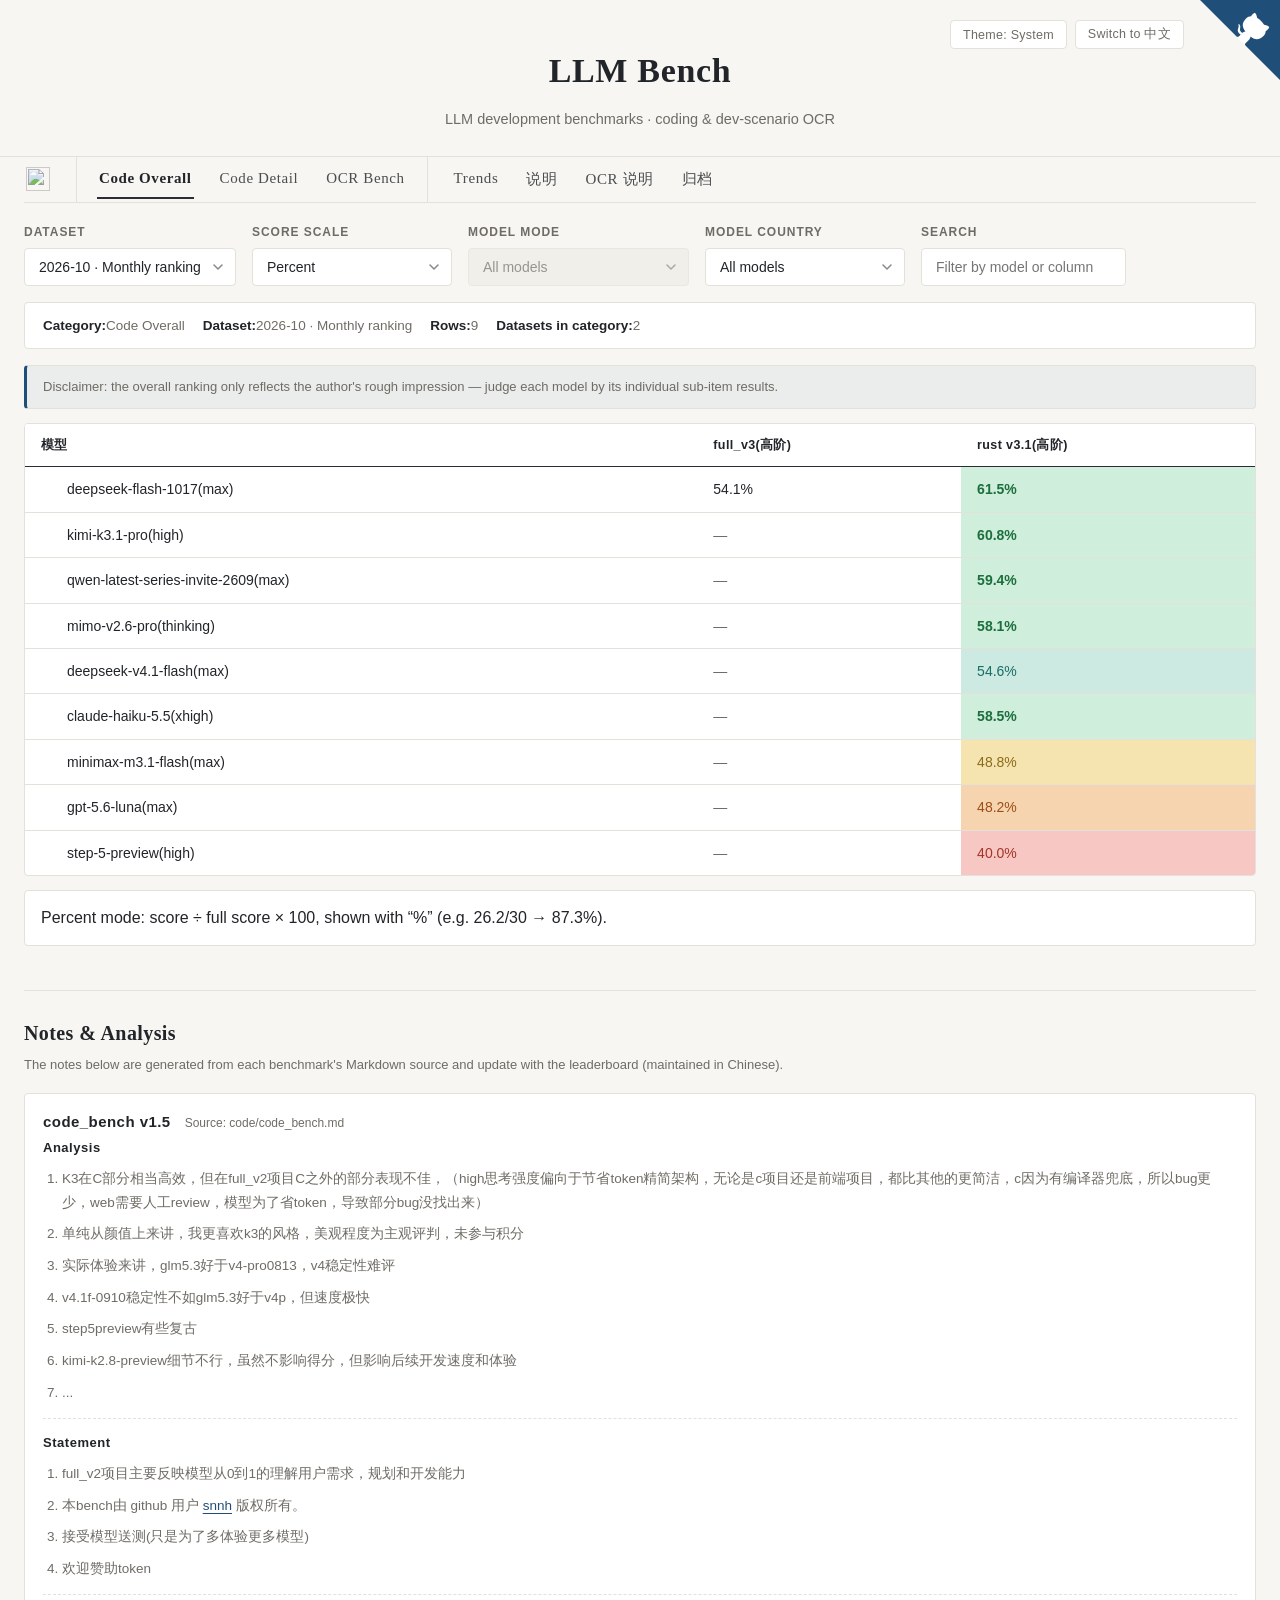
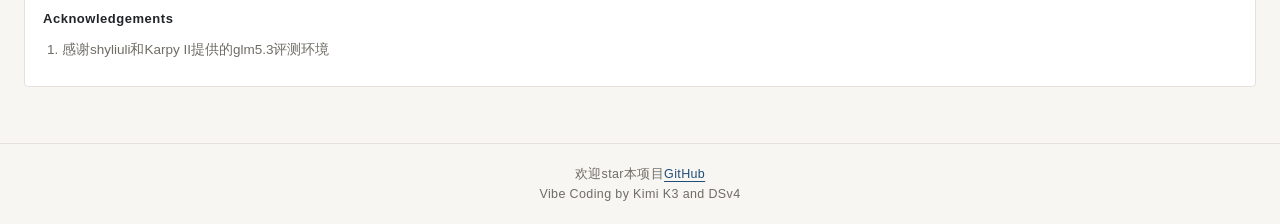
==== commit e1b6df1c: "code_bench: v1.5, monthly leaderboards" ====
--- a/docs/index.html
+++ b/docs/index.html
@@ -188,6 +188,6 @@
       <middle>欢迎star本项目<a href="https://github.com/snnh/code_bench">GitHub</a><br>Vibe Coding by Kimi K3 and DSv4</middle>
     </footer>
 
-    <script src="assets/app.js?v=20261017-output-token" type="module"></script>
+    <script src="assets/app.js?v=20261029-monthly" type="module"></script>
   </body>
 </html>
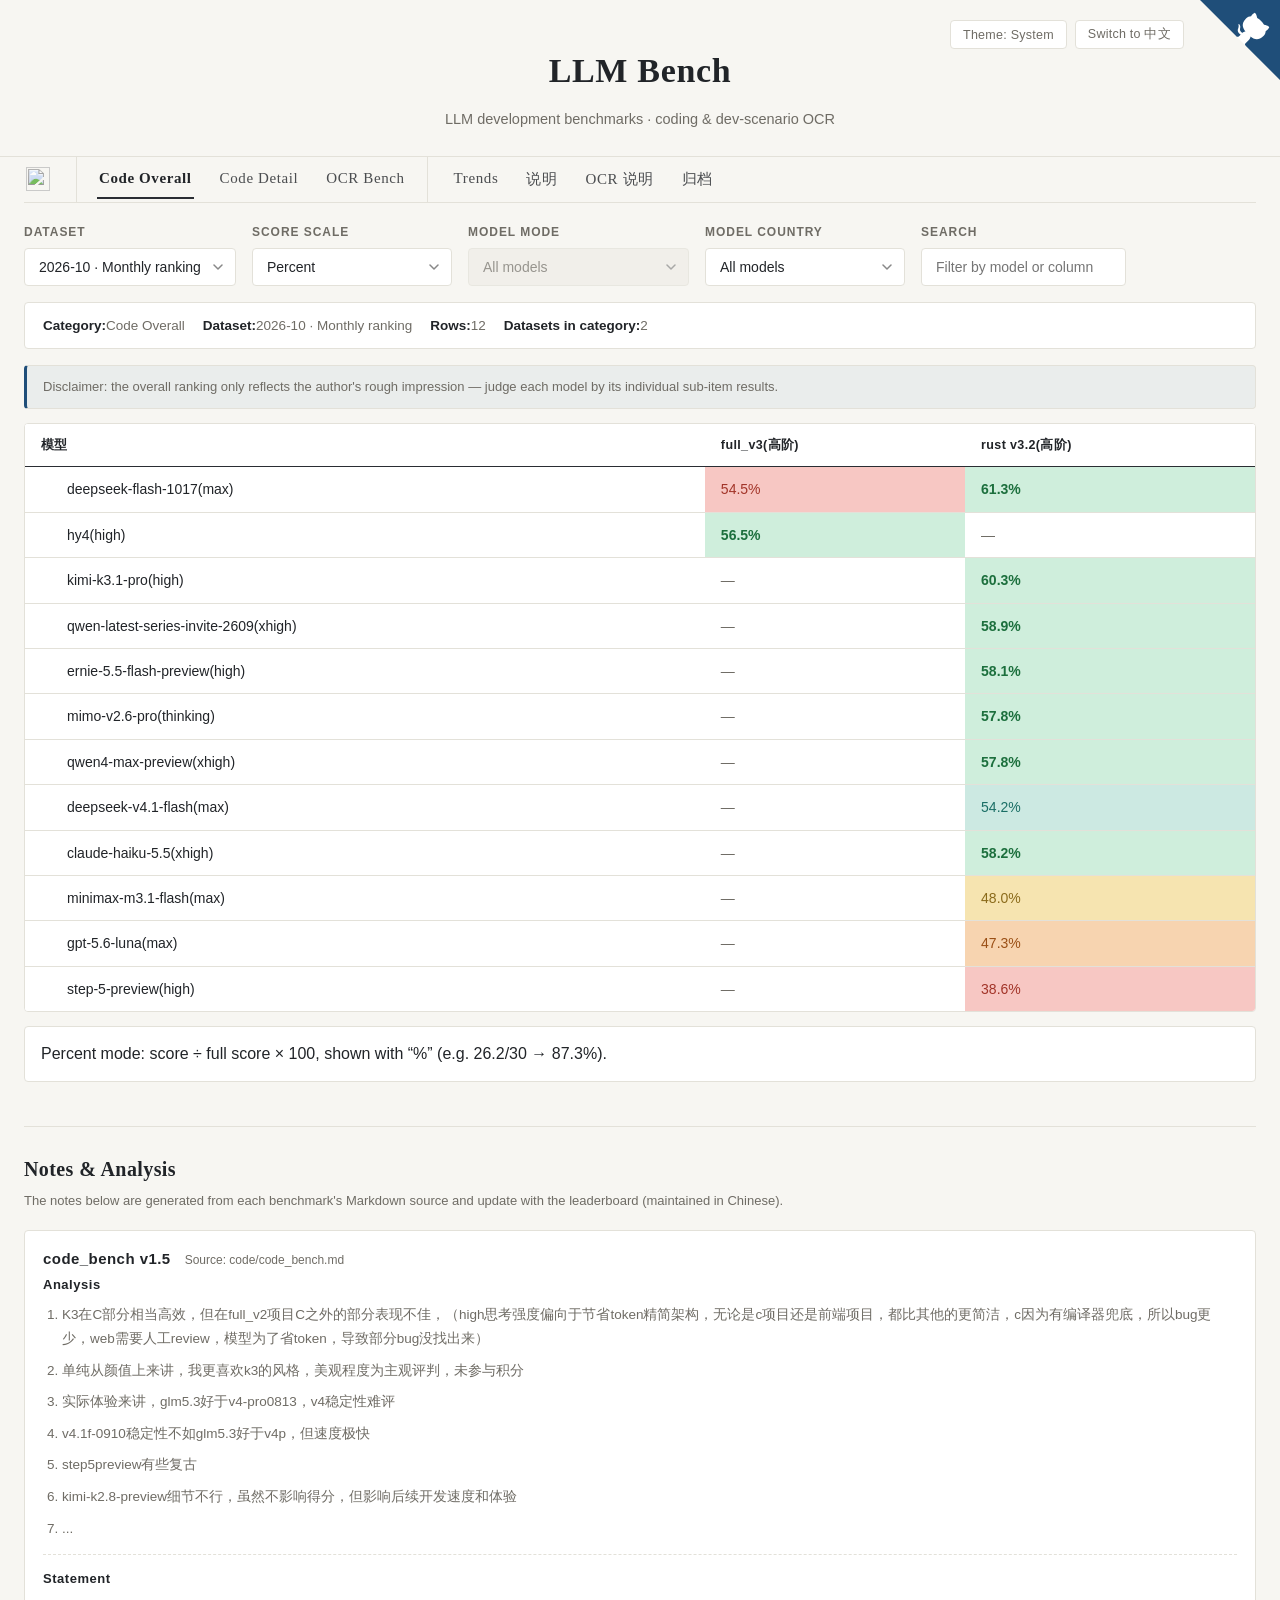
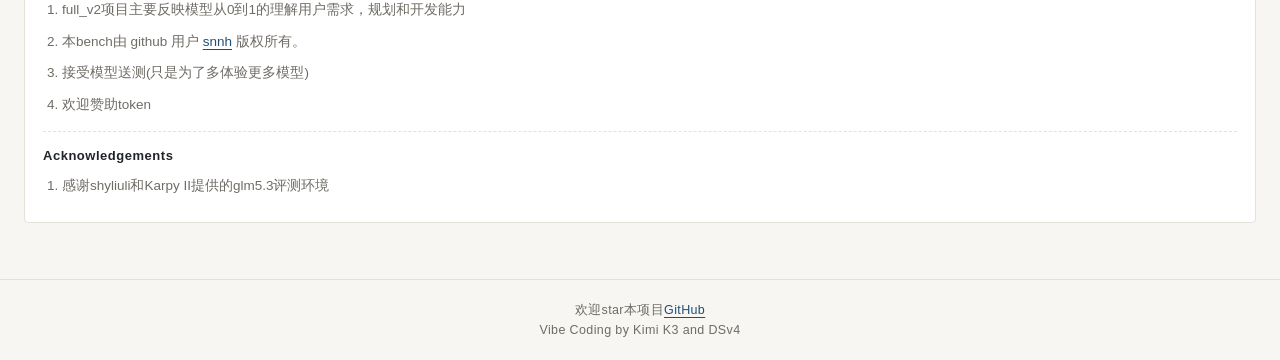
==== commit 2a73b87d: "code_bench: rust v3.1 升级为 rust v3.2（文件/页面/CSV/i18n 同步改名）" ====
--- a/docs/index.html
+++ b/docs/index.html
@@ -30,7 +30,7 @@
     />
 
     <link rel="icon" type="image/png" sizes="64x64" href="assets/favicon.png" />
-    <link rel="stylesheet" href="assets/styles.css?v=20260910-upstream-sync" />
+    <link rel="stylesheet" href="assets/styles.css?v=20261029-country-logos" />
     <script type="application/ld+json">
       {
         "@context": "https://schema.org",
@@ -188,6 +188,6 @@
       <middle>欢迎star本项目<a href="https://github.com/snnh/code_bench">GitHub</a><br>Vibe Coding by Kimi K3 and DSv4</middle>
     </footer>
 
-    <script src="assets/app.js?v=20261029-monthly" type="module"></script>
+    <script src="assets/app.js?v=20261112-rust-v32" type="module"></script>
   </body>
 </html>
--- a/docs/assets/styles.css
+++ b/docs/assets/styles.css
@@ -788,6 +788,7 @@
   [src$="/openai.svg"],
   [src$="/glm.svg"],
   [src$="/kimi.svg"],
+  [src$="/kwaikat.svg"],
   [src$="/xai.svg"]
 ) {
   filter: invert(1);
@@ -799,6 +800,7 @@
     [src$="/openai.svg"],
     [src$="/glm.svg"],
     [src$="/kimi.svg"],
+    [src$="/kwaikat.svg"],
     [src$="/xai.svg"]
   ) {
     filter: invert(1);
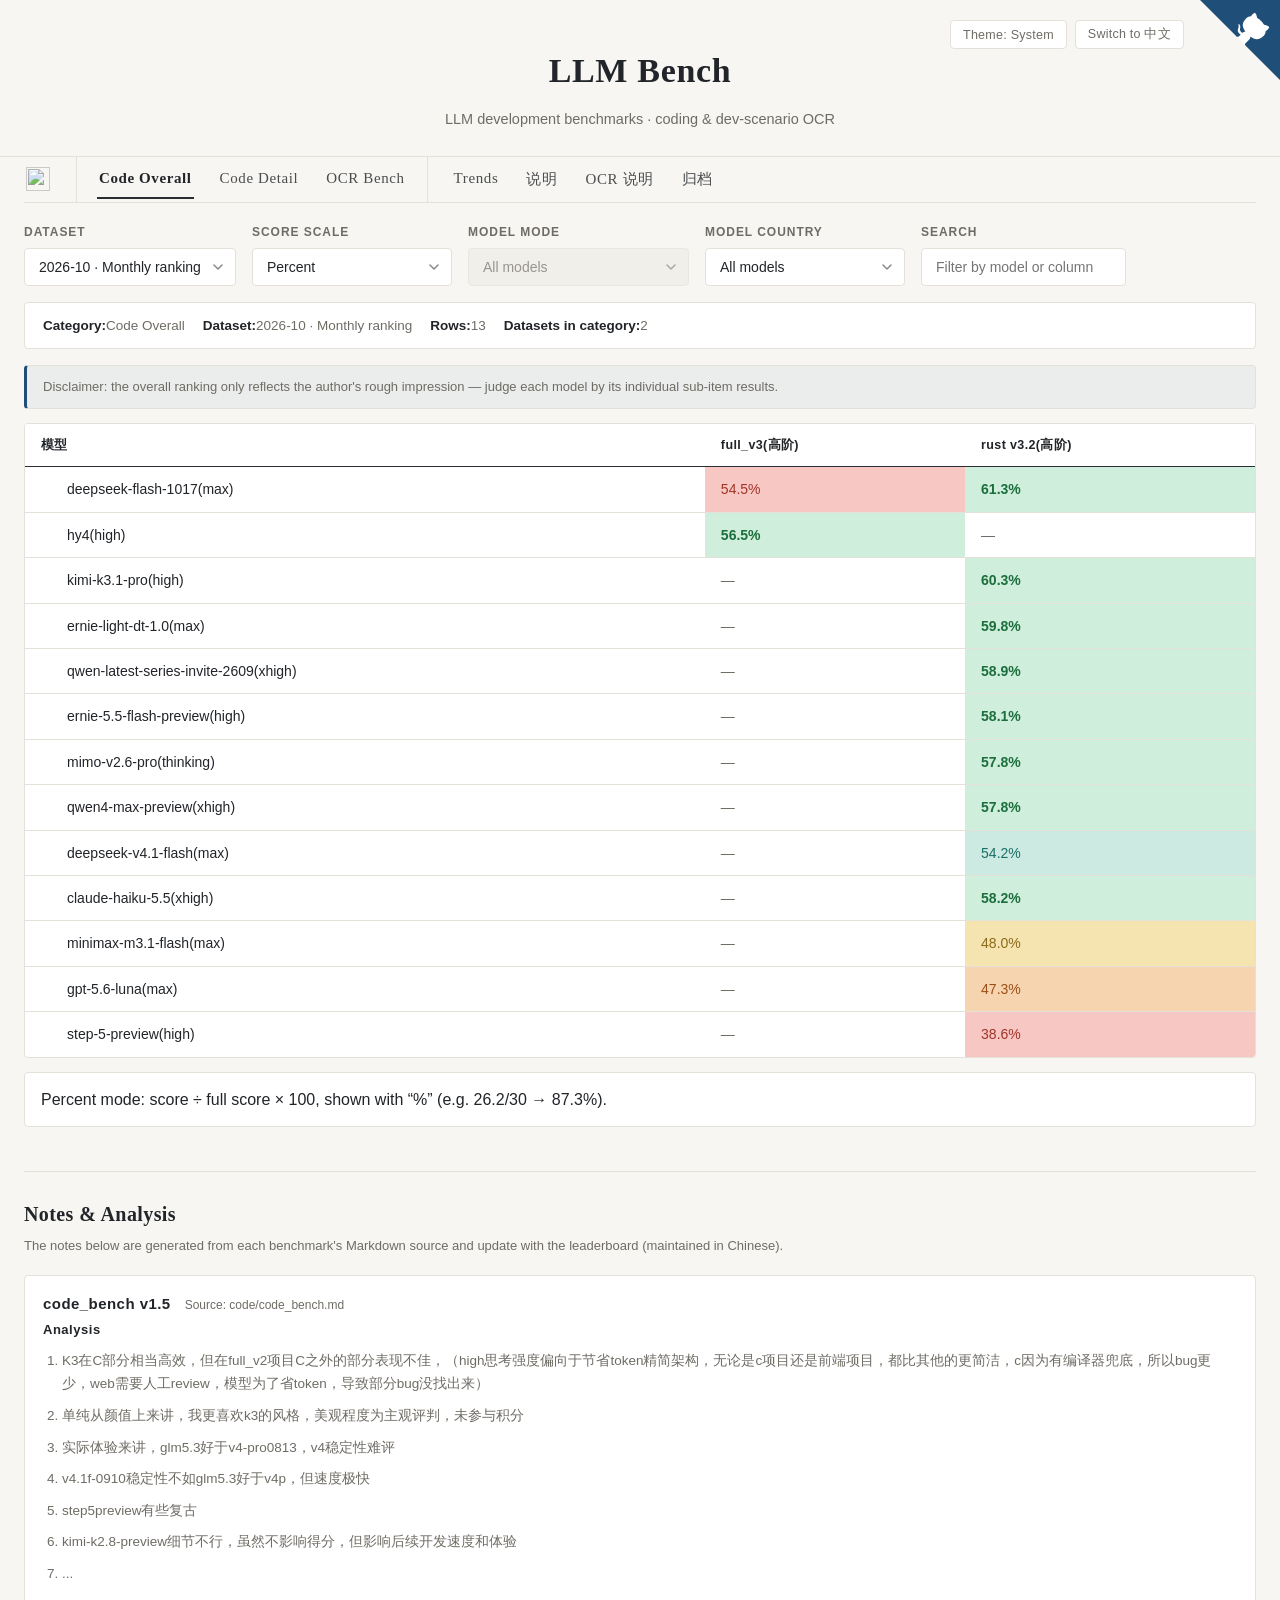
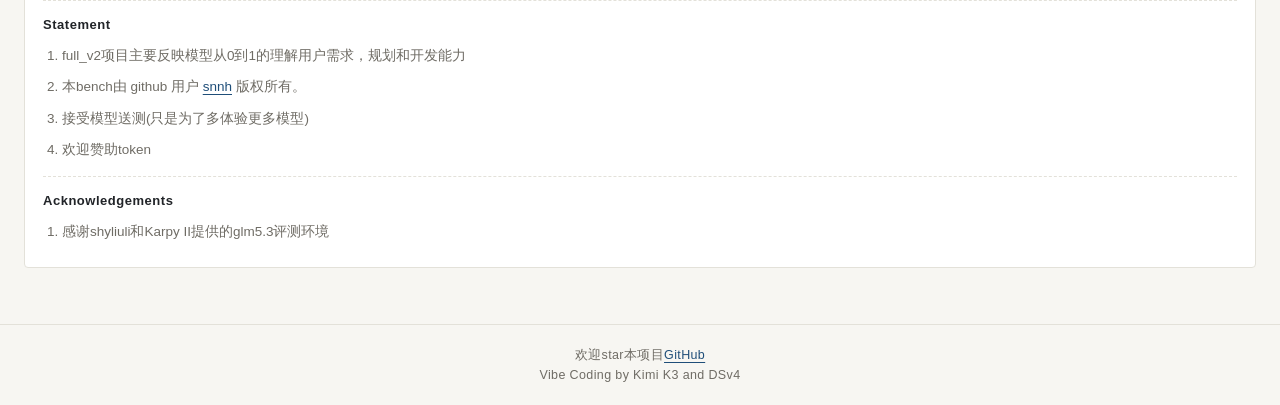
==== commit 8a437af9: "code_bench: 修复表格排序（数值/空值置后/文本列）并补移动端排序条" ====
--- a/docs/index.html
+++ b/docs/index.html
@@ -30,7 +30,7 @@
     />
 
     <link rel="icon" type="image/png" sizes="64x64" href="assets/favicon.png" />
-    <link rel="stylesheet" href="assets/styles.css?v=20261029-country-logos" />
+    <link rel="stylesheet" href="assets/styles.css?v=20261120-sort-fix" />
     <script type="application/ld+json">
       {
         "@context": "https://schema.org",
@@ -188,6 +188,6 @@
       <middle>欢迎star本项目<a href="https://github.com/snnh/code_bench">GitHub</a><br>Vibe Coding by Kimi K3 and DSv4</middle>
     </footer>
 
-    <script src="assets/app.js?v=20261112-rust-v32" type="module"></script>
+    <script src="assets/app.js?v=20261120-sort-fix" type="module"></script>
   </body>
 </html>
--- a/docs/assets/styles.css
+++ b/docs/assets/styles.css
@@ -879,6 +879,60 @@
   gap: 10px;
 }
 
+/* 移动端排序条（卡片视图没有表头，用下拉框 + 方向按钮代替点表头） */
+.mobile-sort-bar {
+  display: flex;
+  flex-wrap: wrap;
+  align-items: center;
+  gap: 8px;
+  margin: 0 0 10px;
+  padding: 8px 10px;
+  border: 1px solid var(--color-border);
+  border-radius: 8px;
+  background: var(--color-panel);
+}
+
+.mobile-sort-label {
+  font-size: 0.78rem;
+  color: var(--color-muted);
+  letter-spacing: 0.02em;
+}
+
+.mobile-sort-select {
+  flex: 1 1 140px;
+  min-width: 120px;
+  padding: 6px 8px;
+  border: 1px solid var(--color-border);
+  border-radius: 6px;
+  background: var(--color-bg);
+  color: var(--color-text);
+  font-family: var(--font-family-base);
+  font-size: 0.82rem;
+}
+
+.mobile-sort-direction {
+  padding: 6px 10px;
+  border: 1px solid var(--color-border);
+  border-radius: 6px;
+  background: var(--color-bg);
+  color: var(--color-text);
+  font-family: var(--font-family-base);
+  font-size: 0.82rem;
+  cursor: pointer;
+}
+
+.mobile-sort-direction:disabled {
+  background: var(--color-disabled-bg);
+  color: var(--color-muted);
+  cursor: default;
+}
+
+.mobile-sort-direction:focus-visible,
+.mobile-sort-select:focus-visible {
+  outline: 2px solid var(--color-button-focus);
+  outline-offset: 1px;
+}
+
 .mobile-card {
   border: 1px solid var(--color-border);
   border-radius: 8px;
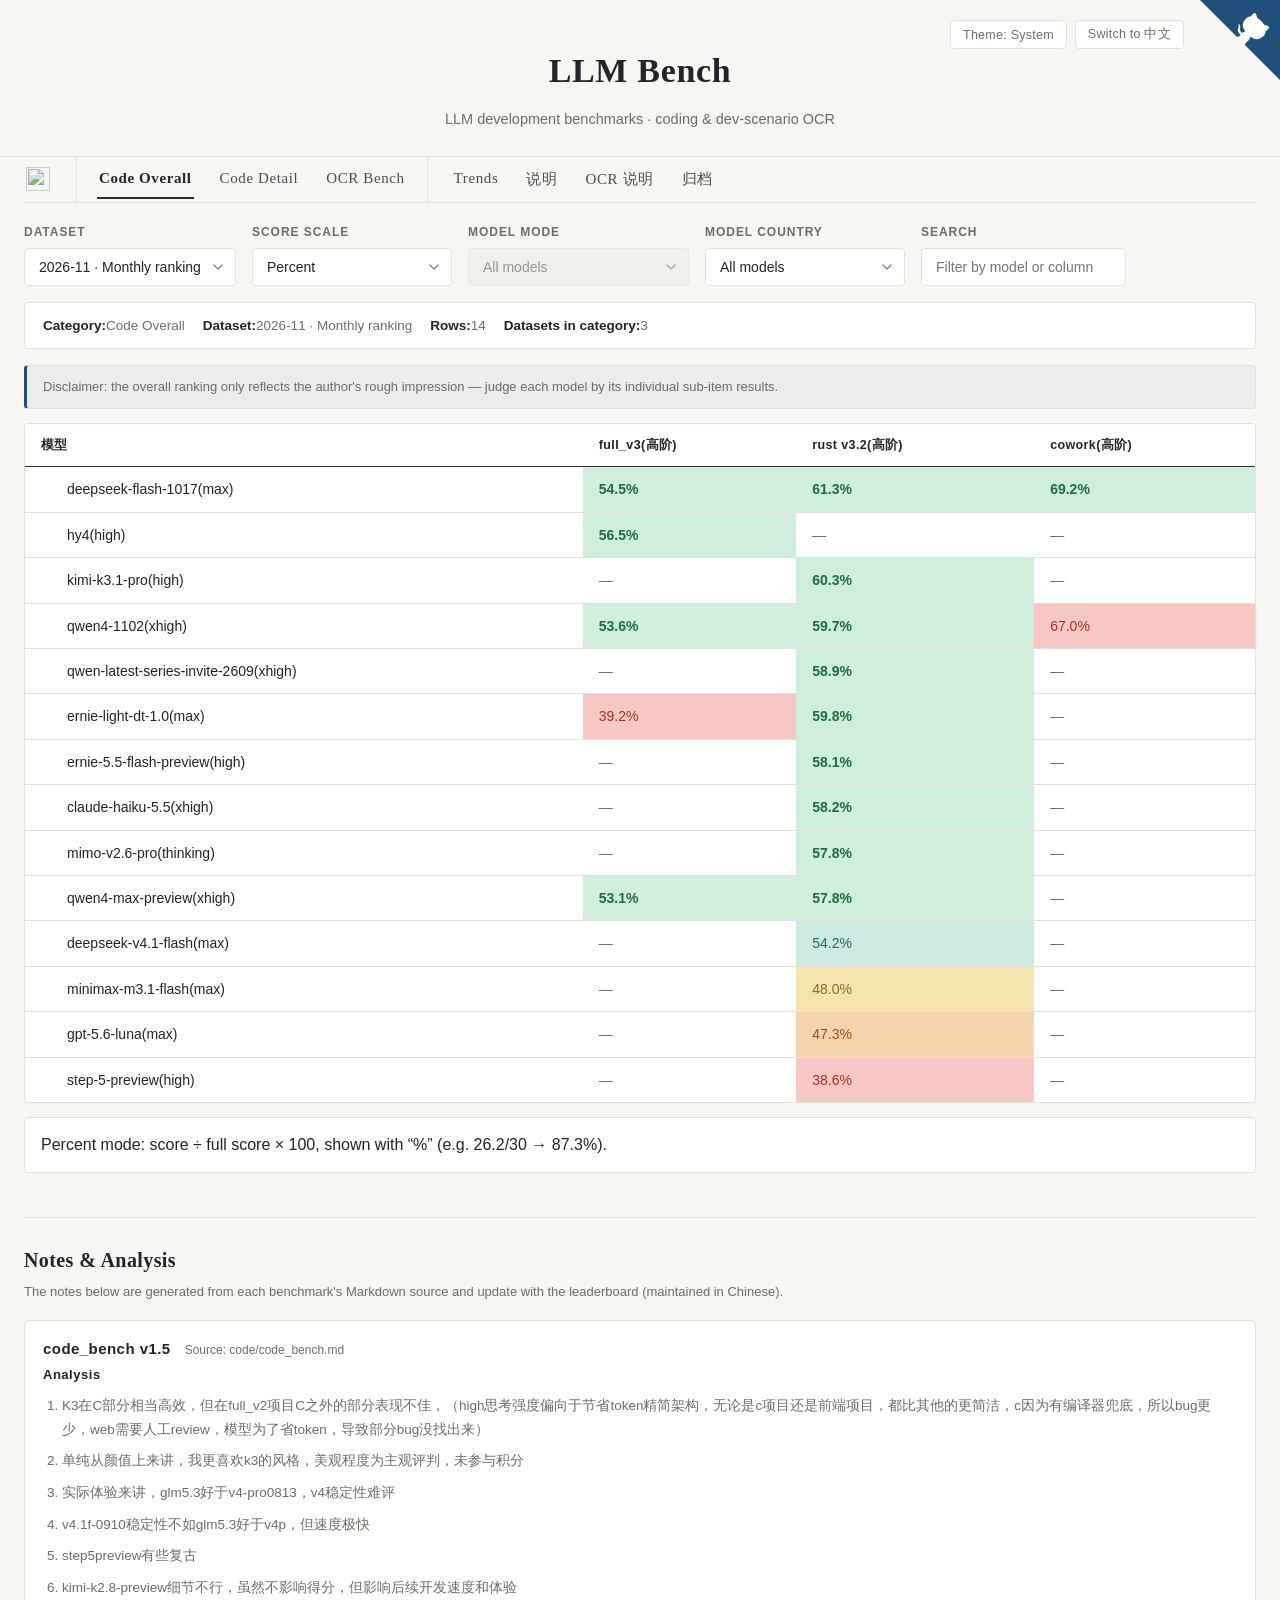
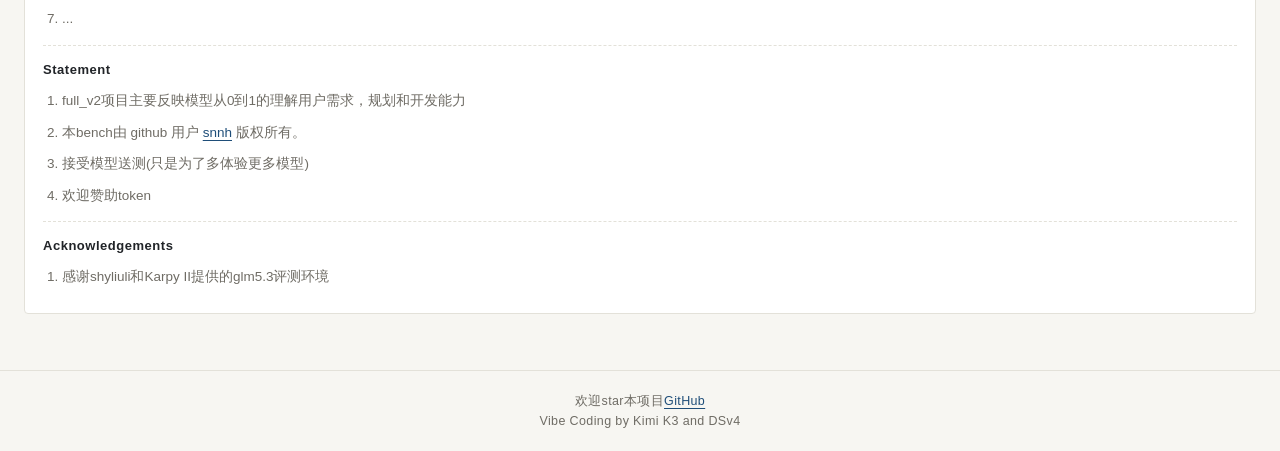
==== commit ff0c836c: "code_bench: 新增 cowork 子项，重写 README，补月榜/子项说明与实时排行" ====
--- a/docs/index.html
+++ b/docs/index.html
@@ -188,6 +188,6 @@
       <middle>欢迎star本项目<a href="https://github.com/snnh/code_bench">GitHub</a><br>Vibe Coding by Kimi K3 and DSv4</middle>
     </footer>
 
-    <script src="assets/app.js?v=20261120-sort-fix" type="module"></script>
+    <script src="assets/app.js?v=20261120-content" type="module"></script>
   </body>
 </html>
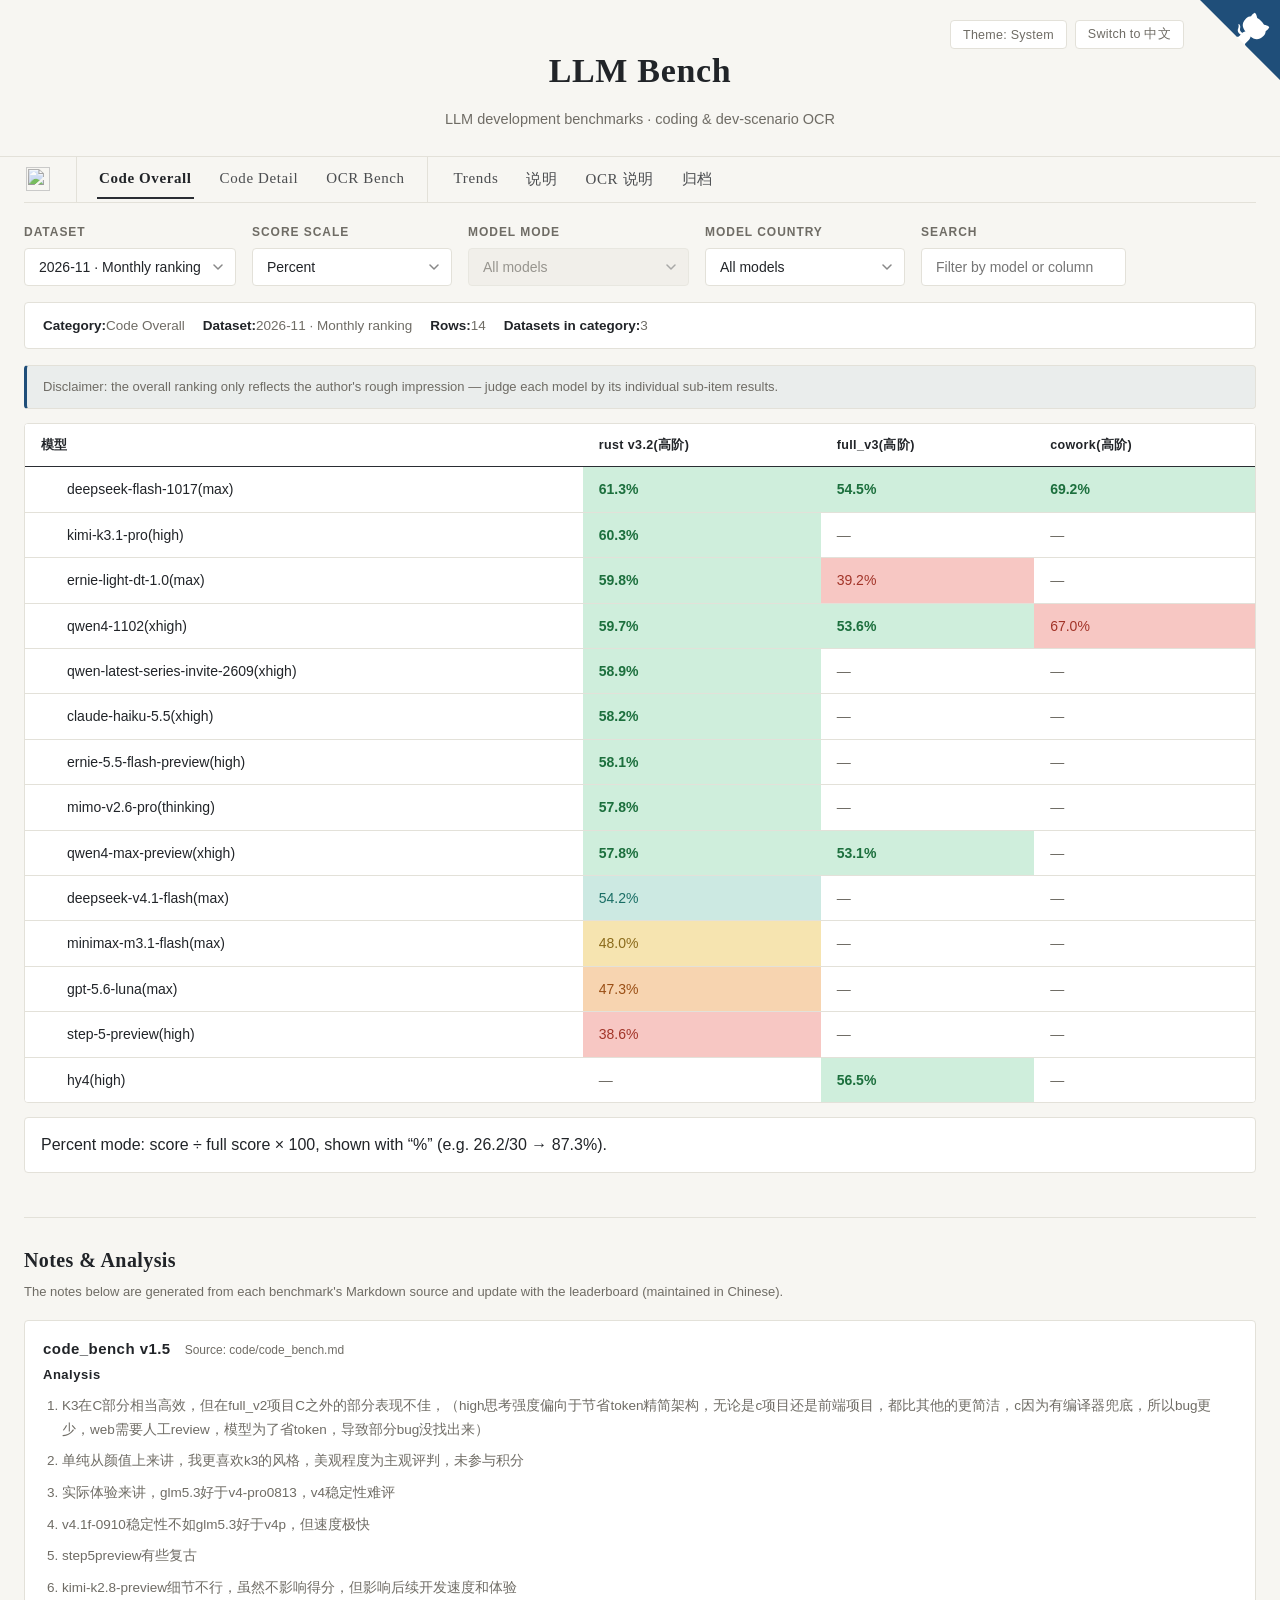
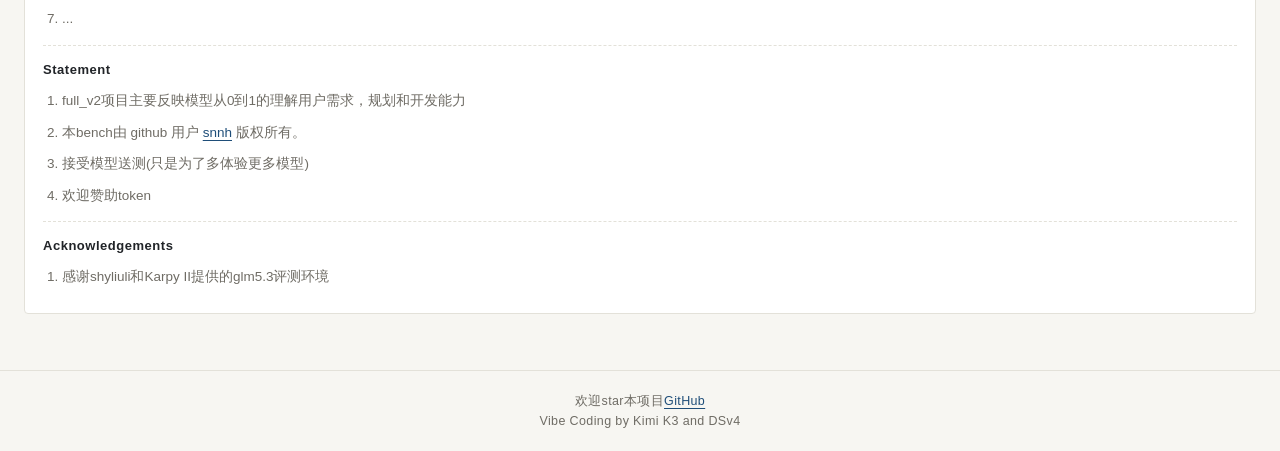
==== commit 30fd87c3: "code_bench: code 明细默认选中 rust v3.2（新增 order 排序字段）" ====
--- a/docs/index.html
+++ b/docs/index.html
@@ -188,6 +188,6 @@
       <middle>欢迎star本项目<a href="https://github.com/snnh/code_bench">GitHub</a><br>Vibe Coding by Kimi K3 and DSv4</middle>
     </footer>
 
-    <script src="assets/app.js?v=20261120-content" type="module"></script>
+    <script src="assets/app.js?v=20261120-rust-first" type="module"></script>
   </body>
 </html>
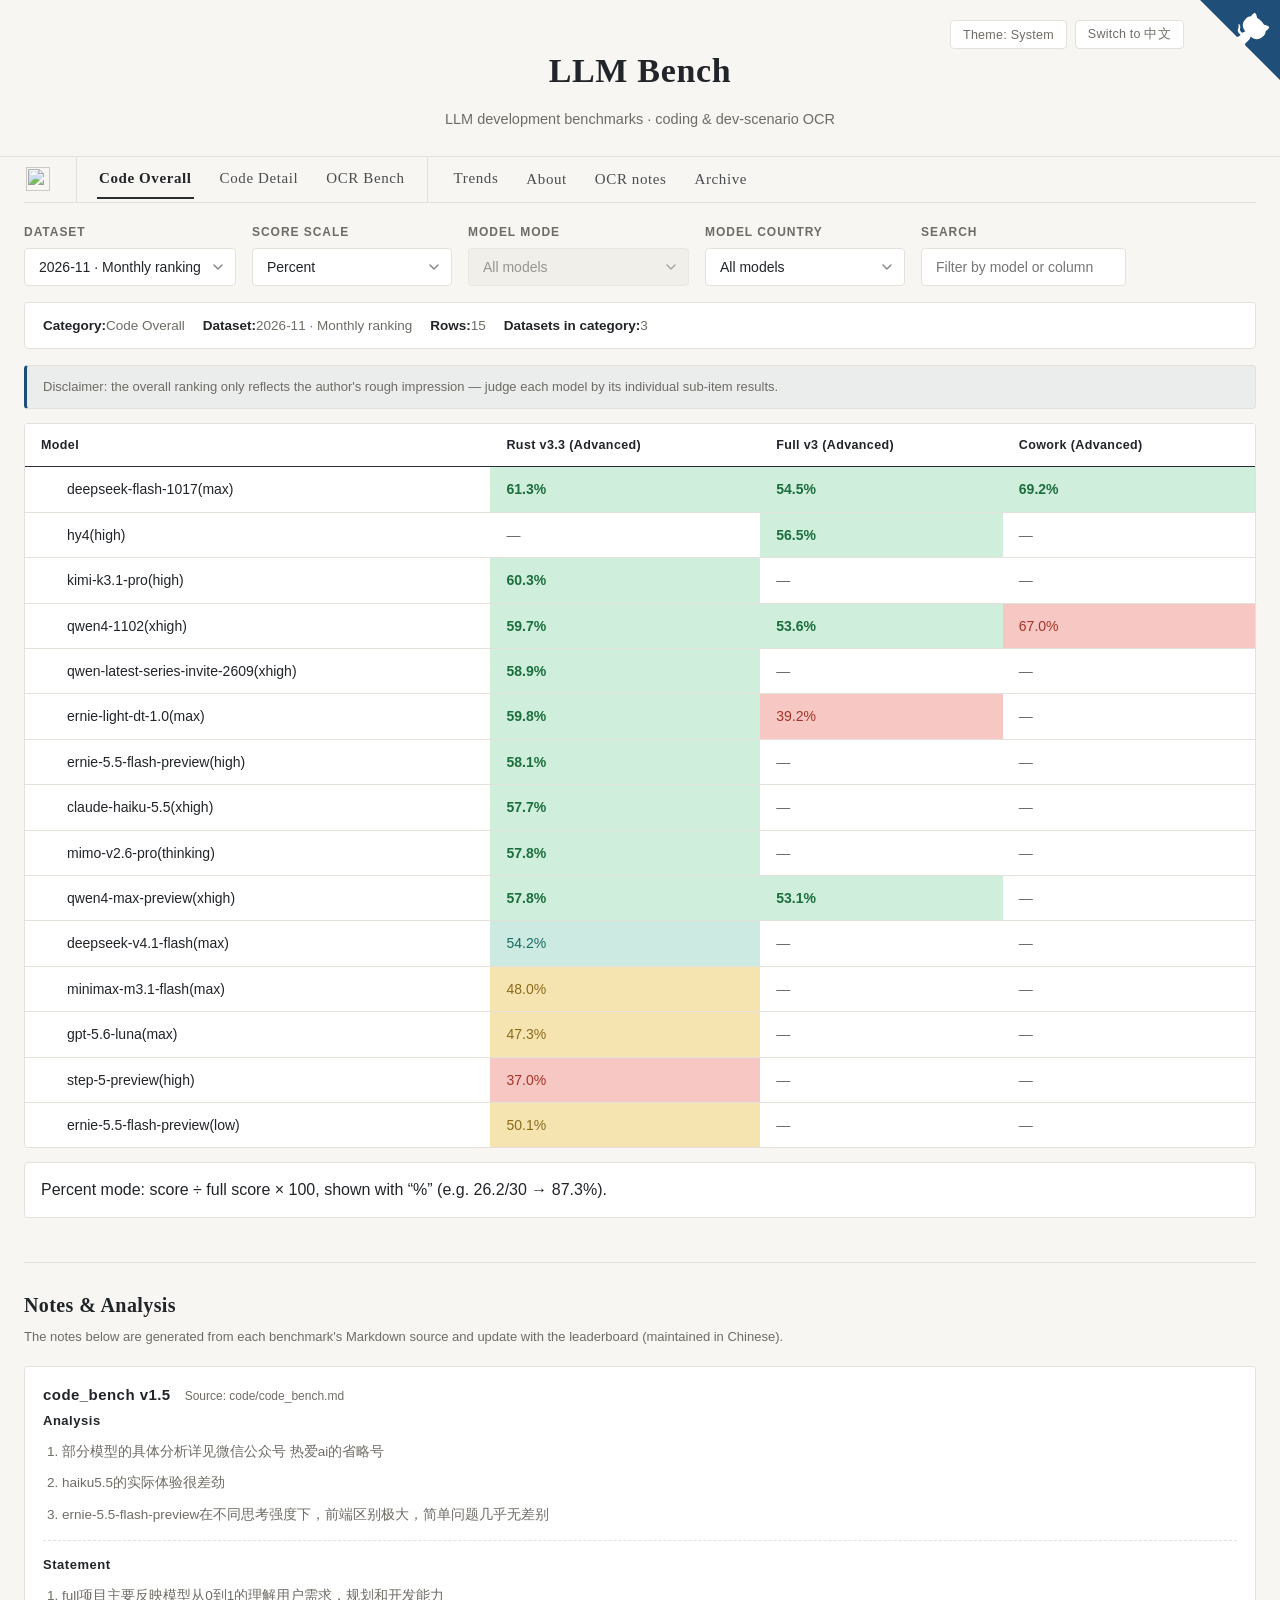
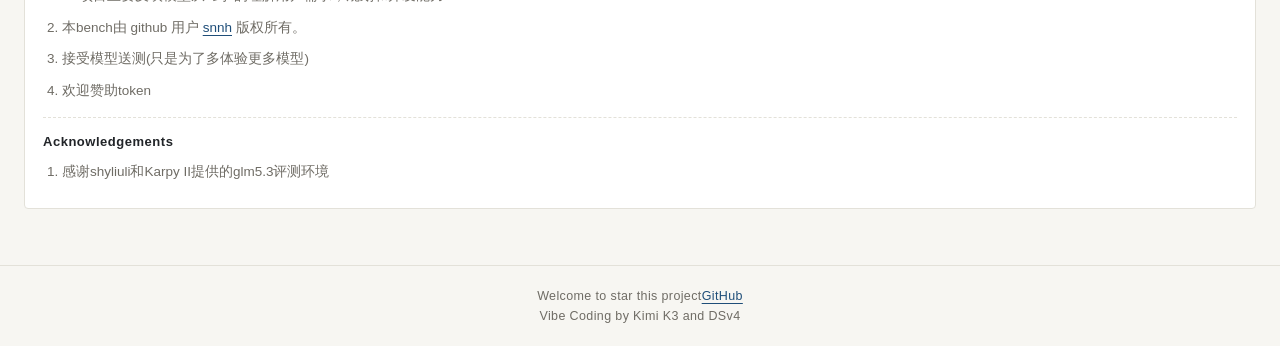
==== commit fc4ff28f: "code_bench: rust v3.2 升级为 v3.3，修复英文界面漏翻 - rust 子项、页面、CSV、datasets/i18n 同步改名为 v3.3 - 补全导航、矩阵表头、高阶后缀、页" ====
--- a/docs/index.html
+++ b/docs/index.html
@@ -103,9 +103,9 @@
         </button>
         <div class="view-tabs-categories" id="viewTabsCategories" role="group" aria-label=""></div>
         <button id="viewTabTrends" type="button" class="view-tab"></button>
-        <a class="view-tab" href="bench.html">说明</a>
-        <a class="view-tab" href="ocr_bench.html">OCR 说明</a>
-        <a class="view-tab" href="archive.html">归档</a>
+        <a class="view-tab" href="bench.html" id="navBench">说明</a>
+        <a class="view-tab" href="ocr_bench.html" id="navOcr">OCR 说明</a>
+        <a class="view-tab" href="archive.html" id="navArchive">归档</a>
       </nav>
 
       <div id="boardView">
@@ -185,9 +185,9 @@
       <section class="site-notes" id="siteNotes" hidden></section>
     </main>
     <footer class="page-footer">
-      <middle>欢迎star本项目<a href="https://github.com/snnh/code_bench">GitHub</a><br>Vibe Coding by Kimi K3 and DSv4</middle>
+      <middle><span id="footerNote">欢迎star本项目</span><a href="https://github.com/snnh/code_bench">GitHub</a><br>Vibe Coding by Kimi K3 and DSv4</middle>
     </footer>
 
-    <script src="assets/app.js?v=20261120-rust-first" type="module"></script>
+    <script src="assets/app.js?v=20261125-final" type="module"></script>
   </body>
 </html>
